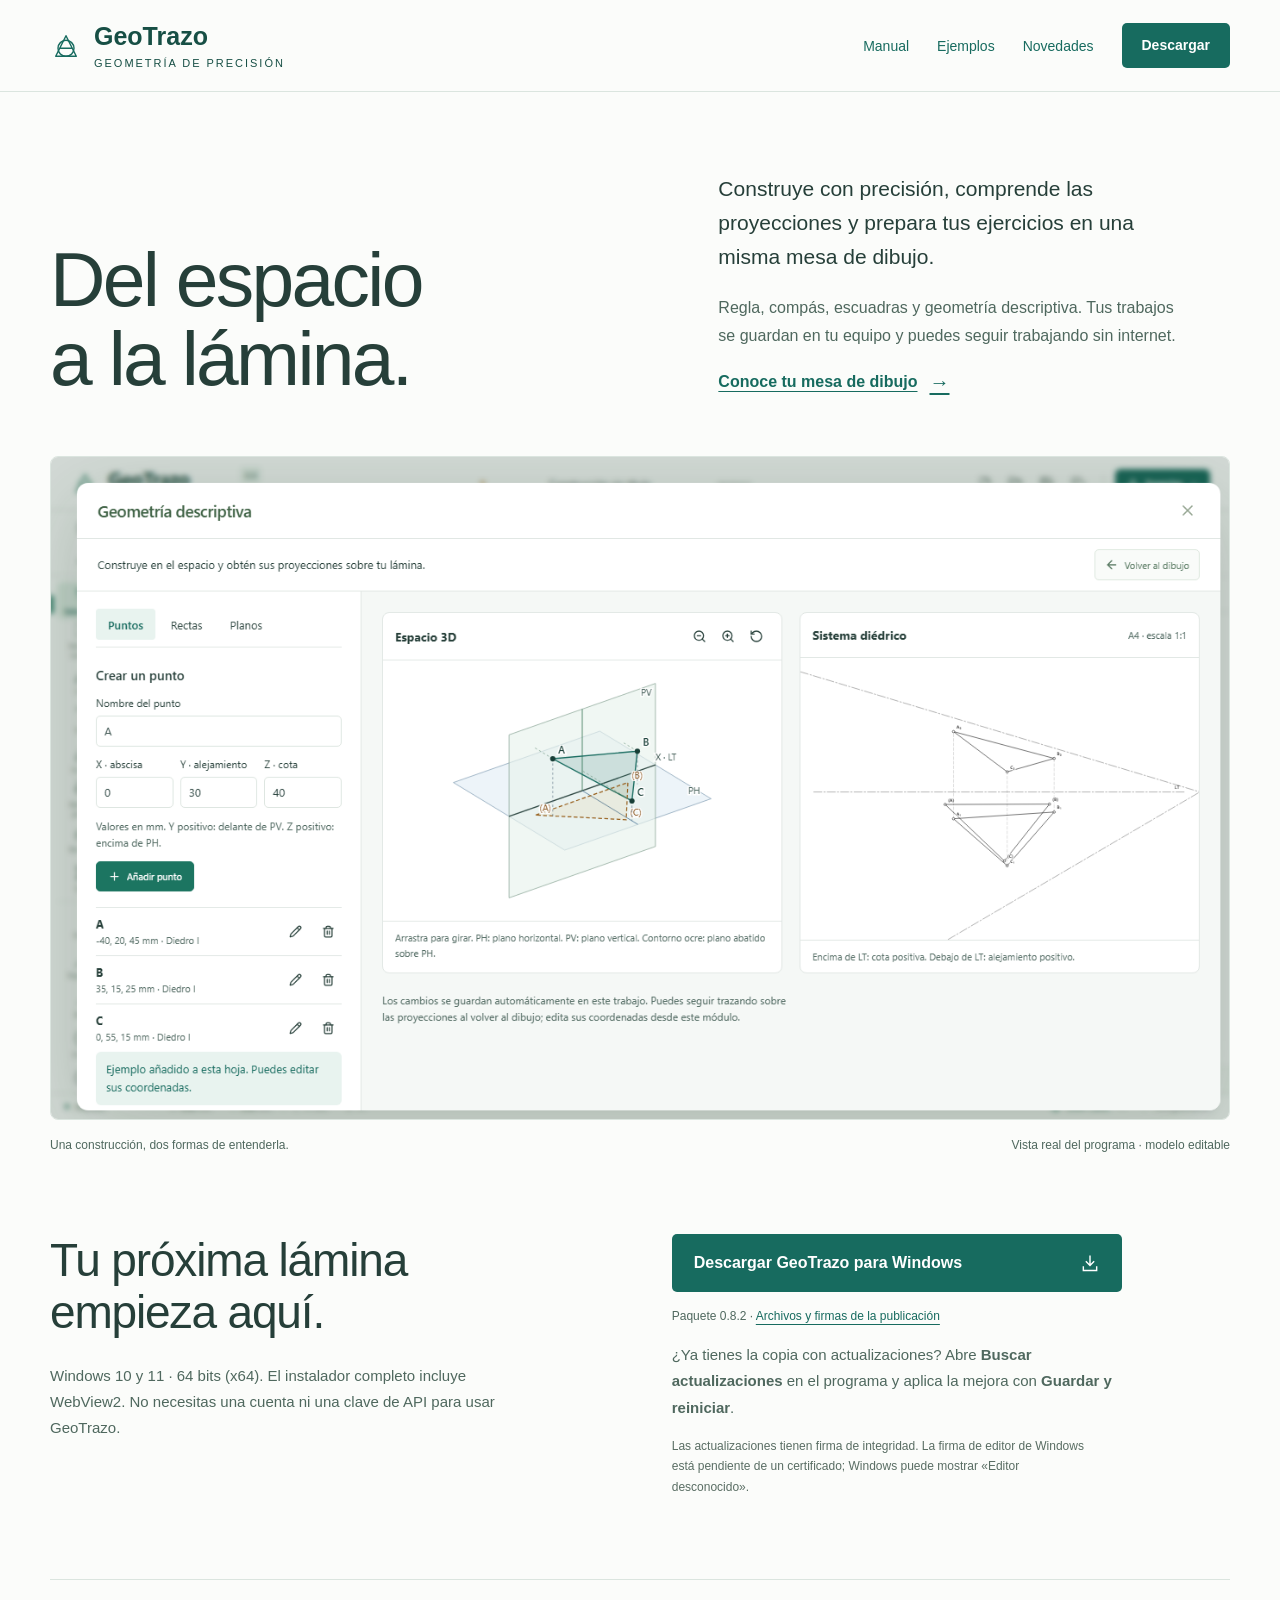
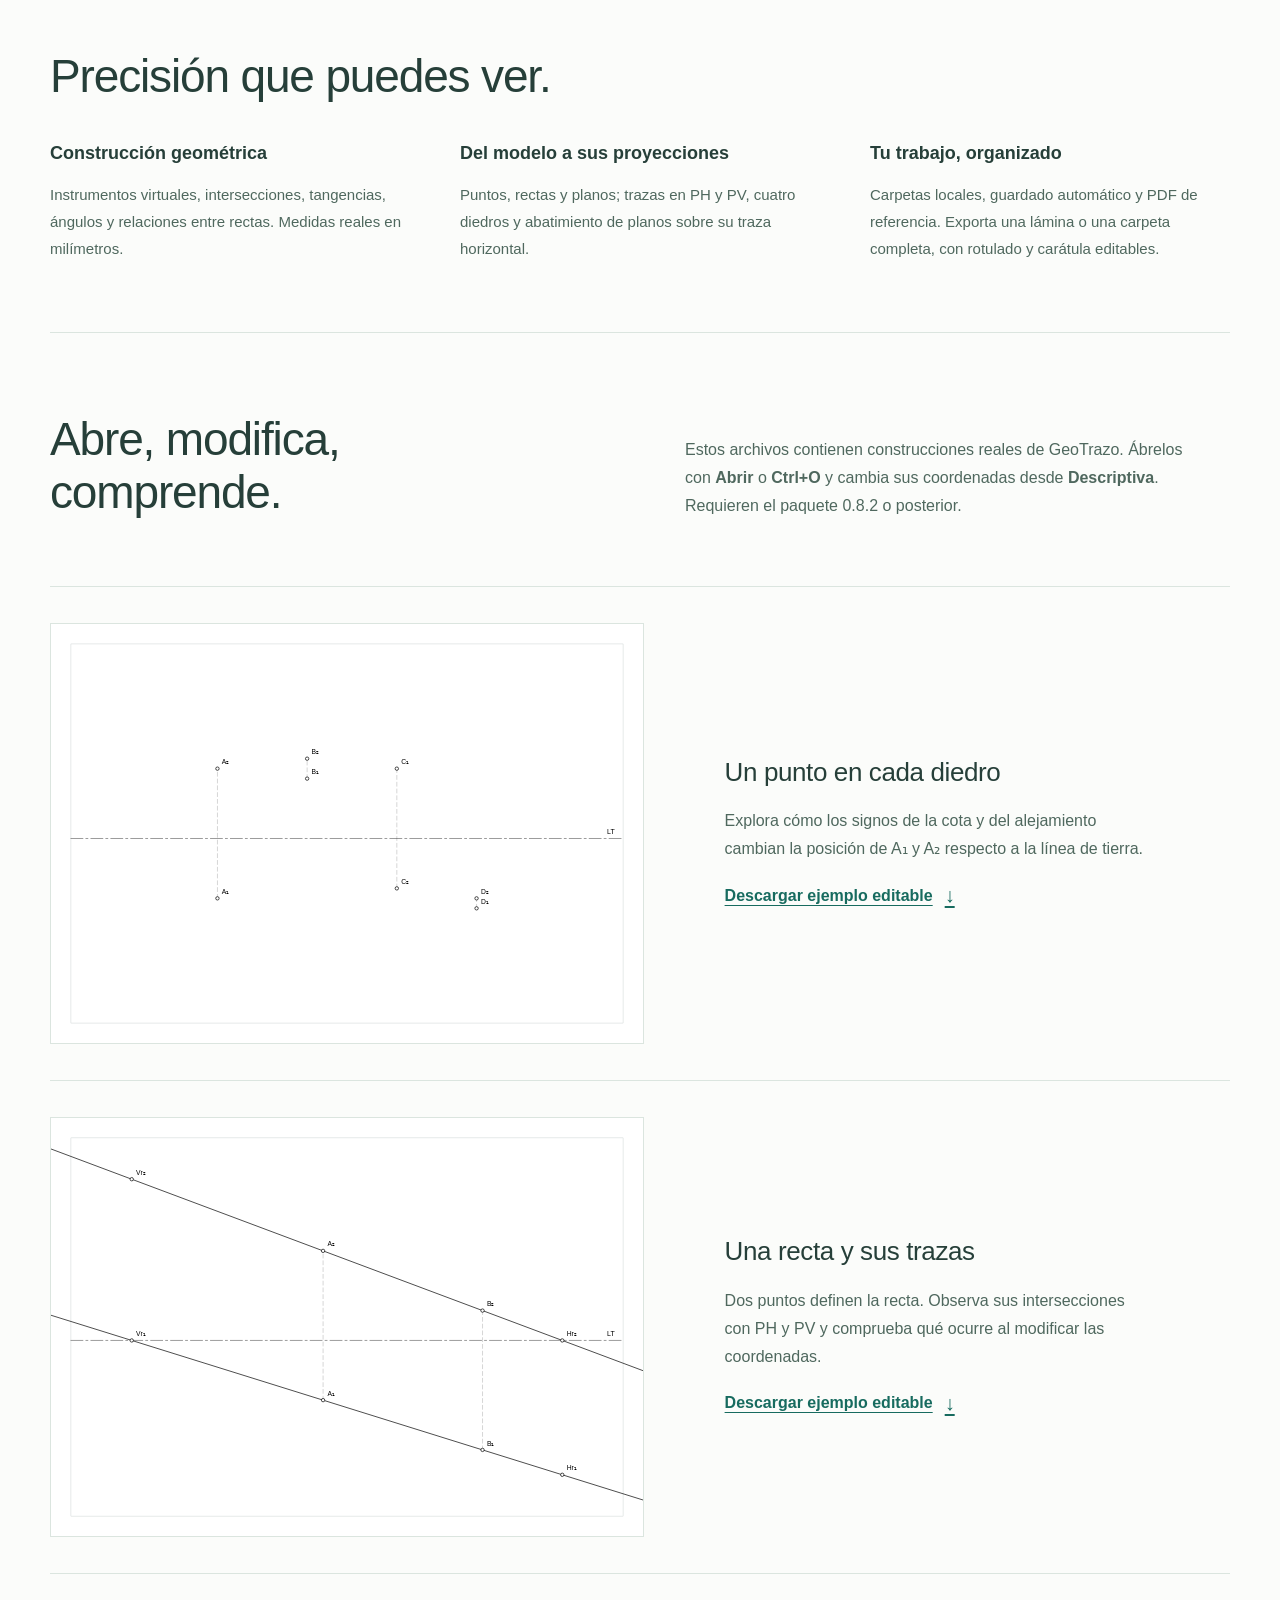
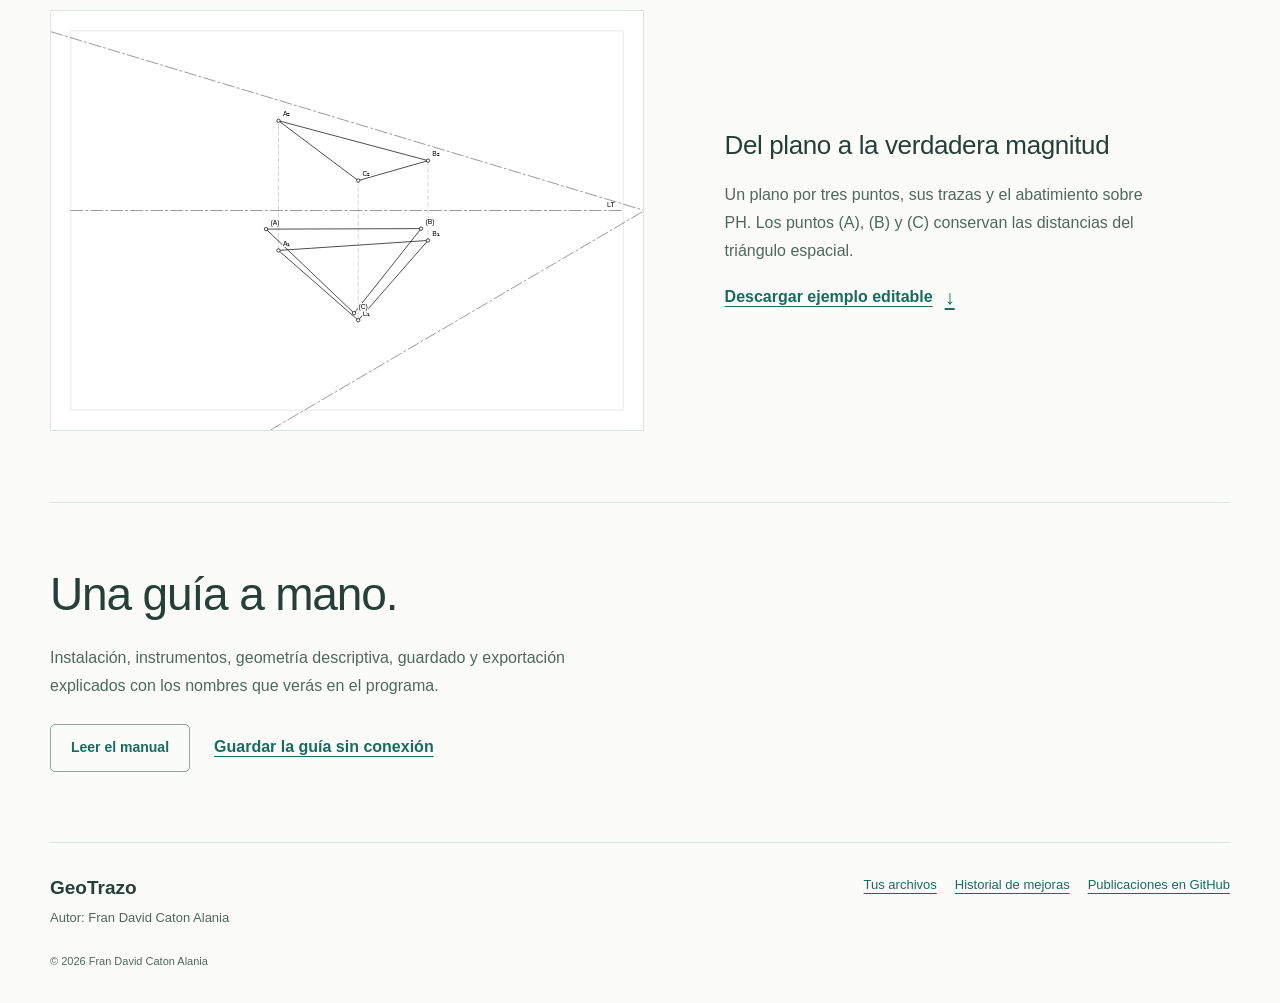
==== docs/index.html @ fc773291 "Agregar pagina oficial, manual y ejemplos de geometria descriptiva" ====
<!doctype html>
<html lang="es">
  <head>
    <meta charset="utf-8" />
    <meta name="viewport" content="width=device-width,initial-scale=1" />
    <meta
      name="description"
      content="GeoTrazo: construcciones geométricas de precisión y geometría descriptiva para Windows. Descarga, manual y ejemplos editables."
    />
    <meta name="theme-color" content="#176b5f" />
    <title>GeoTrazo · Del espacio a la lámina</title>
    <link rel="icon" href="assets/marca.svg" type="image/svg+xml" />
    <link rel="stylesheet" href="assets/site.css" />
    <script src="assets/site.js" defer></script>
  </head>
  <body>
    <a class="skip" href="#contenido">Ir al contenido</a>
    <header class="site-header">
      <a class="brand" href="./" aria-label="GeoTrazo, inicio"
        ><img src="assets/marca.svg" alt="" width="32" height="32" /><span
          >GeoTrazo<small>GEOMETRÍA DE PRECISIÓN</small></span
        ></a
      >
      <nav aria-label="Principal">
        <a href="manual.html">Manual</a><a href="#ejemplos">Ejemplos</a
        ><a href="novedades.html">Novedades</a
        ><a class="button primary" href="#descargar">Descargar</a>
      </nav>
    </header>
    <main id="contenido">
      <section class="intro wrap">
        <h1>Del espacio<br />a la lámina.</h1>
        <div class="intro-copy">
          <p>
            Construye con precisión, comprende las proyecciones y prepara tus
            ejercicios en una misma mesa de dibujo.
          </p>
          <p>
            Regla, compás, escuadras y geometría descriptiva. Tus trabajos se
            guardan en tu equipo y puedes seguir trabajando sin internet.
          </p>
          <a class="text-link" href="manual.html#primeros-pasos"
            >Conoce tu mesa de dibujo <span aria-hidden="true">→</span></a
          >
        </div>
      </section>
      <figure class="product-figure wrap">
        <img
          src="assets/geometria-descriptiva.png"
          alt="GeoTrazo mostrando un plano en el espacio 3D junto a sus proyecciones diédricas y su abatimiento sobre el plano horizontal."
          width="1366"
          height="768"
          fetchpriority="high"
        />
        <figcaption>
          <span>Una construcción, dos formas de entenderla.</span
          ><span>Vista real del programa · modelo editable</span>
        </figcaption>
      </figure>
      <section class="download-section wrap" id="descargar">
        <div>
          <h2>Tu próxima lámina<br />empieza aquí.</h2>
          <p>
            Windows 10 y 11 · 64 bits (x64). El instalador completo incluye
            WebView2. No necesitas una cuenta ni una clave de API para usar
            GeoTrazo.
          </p>
        </div>
        <div class="download-action">
          <a
            class="button primary download-button"
            data-download
            href="https://github.com/fran56caton/geotrazo-actualizaciones/releases/download/v0.8.2/GeoTrazo-Instalar-0.8.2-Windows-x64.exe"
            >Descargar GeoTrazo para Windows
            <svg
              viewBox="0 0 24 24"
              fill="none"
              stroke="currentColor"
              stroke-width="1.7"
              aria-hidden="true"
            >
              <path d="M12 3v12m-5-5 5 5 5-5M4 16v5h16v-5" /></svg
          ></a>
          <p class="download-meta">
            Paquete <span data-version>0.8.2</span> ·
            <a
              href="https://github.com/fran56caton/geotrazo-actualizaciones/releases/latest"
              >Archivos y firmas de la publicación</a
            >
          </p>
          <p>
            ¿Ya tienes la copia con actualizaciones? Abre
            <strong>Buscar actualizaciones</strong> en el programa y aplica la
            mejora con <strong>Guardar y reiniciar</strong>.
          </p>
          <p class="fine">
            Las actualizaciones tienen firma de integridad. La firma de editor
            de Windows está pendiente de un certificado; Windows puede mostrar
            «Editor desconocido».
          </p>
        </div>
      </section>
      <section class="capabilities wrap">
        <h2>Precisión que puedes ver.</h2>
        <dl>
          <div>
            <dt>Construcción geométrica</dt>
            <dd>
              Instrumentos virtuales, intersecciones, tangencias, ángulos y
              relaciones entre rectas. Medidas reales en milímetros.
            </dd>
          </div>
          <div>
            <dt>Del modelo a sus proyecciones</dt>
            <dd>
              Puntos, rectas y planos; trazas en PH y PV, cuatro diedros y
              abatimiento de planos sobre su traza horizontal.
            </dd>
          </div>
          <div>
            <dt>Tu trabajo, organizado</dt>
            <dd>
              Carpetas locales, guardado automático y PDF de referencia. Exporta
              una lámina o una carpeta completa, con rotulado y carátula
              editables.
            </dd>
          </div>
        </dl>
      </section>
      <section class="examples wrap" id="ejemplos">
        <div class="section-heading">
          <h2>Abre, modifica,<br />comprende.</h2>
          <p>
            Estos archivos contienen construcciones reales de GeoTrazo. Ábrelos
            con <strong>Abrir</strong> o <strong>Ctrl+O</strong> y cambia sus
            coordenadas desde <strong>Descriptiva</strong>. Requieren el paquete
            0.8.2 o posterior.
          </p>
        </div>
        <article class="example-row">
          <img
            src="ejemplos/cuatro-diedros.svg"
            alt="Proyecciones de cuatro puntos situados en los cuatro diedros"
            width="594"
            height="420"
            loading="lazy"
          />
          <div>
            <h3>Un punto en cada diedro</h3>
            <p>
              Explora cómo los signos de la cota y del alejamiento cambian la
              posición de A₁ y A₂ respecto a la línea de tierra.
            </p>
            <a
              class="text-link"
              href="ejemplos/cuatro-diedros.geotrazo"
              download
              >Descargar ejemplo editable <span aria-hidden="true">↓</span></a
            >
          </div>
        </article>
        <article class="example-row">
          <img
            src="ejemplos/recta-y-trazas.svg"
            alt="Proyecciones y trazas horizontal y vertical de una recta"
            width="594"
            height="420"
            loading="lazy"
          />
          <div>
            <h3>Una recta y sus trazas</h3>
            <p>
              Dos puntos definen la recta. Observa sus intersecciones con PH y
              PV y comprueba qué ocurre al modificar las coordenadas.
            </p>
            <a
              class="text-link"
              href="ejemplos/recta-y-trazas.geotrazo"
              download
              >Descargar ejemplo editable <span aria-hidden="true">↓</span></a
            >
          </div>
        </article>
        <article class="example-row">
          <img
            src="ejemplos/plano-y-abatimiento.svg"
            alt="Trazas de un plano y triángulo abatido en verdadera magnitud"
            width="594"
            height="420"
            loading="lazy"
          />
          <div>
            <h3>Del plano a la verdadera magnitud</h3>
            <p>
              Un plano por tres puntos, sus trazas y el abatimiento sobre PH.
              Los puntos (A), (B) y (C) conservan las distancias del triángulo
              espacial.
            </p>
            <a
              class="text-link"
              href="ejemplos/plano-y-abatimiento.geotrazo"
              download
              >Descargar ejemplo editable <span aria-hidden="true">↓</span></a
            >
          </div>
        </article>
      </section>
      <section class="start-reading wrap">
        <h2>Una guía a mano.</h2>
        <p>
          Instalación, instrumentos, geometría descriptiva, guardado y
          exportación explicados con los nombres que verás en el programa.
        </p>
        <a class="button secondary" href="manual.html">Leer el manual</a
        ><a class="text-link" href="assets/GUIA.txt" download
          >Guardar la guía sin conexión</a
        >
      </section>
    </main>
    <footer class="site-footer wrap">
      <div>
        <strong>GeoTrazo</strong>
        <p>Autor: Fran David Caton Alania</p>
      </div>
      <nav aria-label="Enlaces del pie">
        <a href="manual.html#tus-archivos">Tus archivos</a
        ><a href="novedades.html">Historial de mejoras</a
        ><a
          href="https://github.com/fran56caton/geotrazo-actualizaciones/releases"
          >Publicaciones en GitHub</a
        >
      </nav>
      <small>© 2026 Fran David Caton Alania</small>
    </footer>
  </body>
</html>
---- docs/assets/site.css ----
:root {
  font-family: "Segoe UI", Arial, sans-serif;
  color: #263f39;
  background: #fbfcfa;
  font-synthesis: none;
  --green: #176b5f;
  --pale: #e8f3ef;
  --line: #dbe5df;
  --muted: #4f685e;
  --paper: #fff;
}
* {
  box-sizing: border-box;
}
html {
  scroll-behavior: smooth;
  scroll-padding-top: 90px;
}
body {
  margin: 0;
}
a {
  color: var(--green);
  text-underline-offset: 4px;
}
a:hover {
  color: #103e36;
}
a:focus-visible,
button:focus-visible,
summary:focus-visible {
  outline: 3px solid #297866;
  outline-offset: 5px;
}
::selection {
  background: #bedfd1;
  color: #123b30;
}
button {
  font: inherit;
  cursor: pointer;
}
img {
  max-width: 100%;
  height: auto;
}
p {
  line-height: 1.75;
}
h1,
h2,
h3 {
  font-weight: 500;
  text-wrap: balance;
}
h1 {
  font-size: clamp(44px, 6vw, 80px);
  line-height: 1.03;
  letter-spacing: -0.035em;
  margin: 0;
}
h2 {
  font-size: clamp(30px, 3.6vw, 46px);
  line-height: 1.14;
  letter-spacing: -0.025em;
  margin: 0 0 24px;
}
h3 {
  font-size: 26px;
  line-height: 1.3;
  letter-spacing: -0.015em;
  margin: 0 0 18px;
}
.wrap {
  width: min(1180px, calc(100% - 72px));
  margin-left: auto;
  margin-right: auto;
}
.skip {
  position: fixed;
  left: 20px;
  top: -80px;
  padding: 12px 18px;
  background: white;
  z-index: 20;
}
.skip:focus {
  top: 10px;
}
.site-header {
  display: flex;
  align-items: center;
  justify-content: space-between;
  gap: 24px;
  padding: 22px max(36px, calc((100vw - 1180px) / 2));
  border-bottom: 1px solid var(--line);
  background: #fbfcfa;
}
.brand {
  display: flex;
  gap: 12px;
  align-items: center;
  text-decoration: none;
  color: #174f45;
  font-weight: 700;
  font-size: 25px;
  line-height: 1.15;
}
.brand small {
  display: block;
  font-size: 11px;
  font-weight: 500;
  letter-spacing: 0.18em;
  margin-top: 6px;
}
.site-header nav {
  display: flex;
  align-items: center;
  gap: 28px;
  font-size: 14px;
}
.site-header nav > a:not(.button) {
  text-decoration: none;
}
.button {
  display: inline-flex;
  align-items: center;
  justify-content: center;
  gap: 15px;
  padding: 13px 20px;
  border-radius: 5px;
  font-weight: 600;
  font-size: 14px;
  line-height: 1.4;
  text-decoration: none;
  min-height: 44px;
  transition:
    background 0.16s,
    color 0.16s;
}
.button.primary {
  background: var(--green);
  color: white;
}
.button.primary:hover {
  background: #104e44;
}
.button.secondary {
  border: 1px solid #8fab9d;
  color: var(--green);
  background: transparent;
}
.button.secondary:hover {
  background: var(--pale);
}
.button svg {
  width: 20px;
  height: 20px;
  flex-shrink: 0;
}
.intro {
  display: grid;
  grid-template-columns: 1.15fr 1fr;
  gap: 80px;
  padding-top: 80px;
  padding-bottom: 58px;
  align-items: end;
}
.intro-copy {
  font-size: 16px;
  max-width: 52ch;
}
.intro-copy p:first-child {
  font-size: 21px;
  line-height: 1.6;
  margin-top: 0;
}
.intro-copy p + p {
  color: var(--muted);
}
.text-link {
  display: inline-flex;
  align-items: center;
  gap: 12px;
  font-weight: 600;
  line-height: 1.6;
}
.text-link span {
  font-size: 20px;
}
.product-figure {
  margin-top: 0;
  margin-bottom: 0;
}
.product-figure > img {
  display: block;
  width: 100%;
  border: 1px solid var(--line);
  border-radius: 8px;
}
.product-figure figcaption {
  display: flex;
  justify-content: space-between;
  gap: 20px;
  font-size: 12px;
  color: var(--muted);
  padding-top: 16px;
  line-height: 1.6;
}
.download-section {
  display: grid;
  grid-template-columns: 1fr 1.05fr;
  gap: 90px;
  border-bottom: 1px solid var(--line);
  padding-top: 78px;
  padding-bottom: 70px;
}
.download-section p {
  max-width: 55ch;
  color: var(--muted);
  font-size: 15px;
}
.download-button {
  width: 100%;
  max-width: 450px;
  justify-content: space-between;
  padding: 18px 22px;
  font-size: 16px;
}
.download-action .download-meta {
  font-size: 12px;
  margin-top: 14px;
}
.download-action .fine {
  font-size: 12px;
  color: #596d63;
  line-height: 1.7;
  max-width: 62ch;
}
.capabilities {
  padding-top: 70px;
  padding-bottom: 70px;
  border-bottom: 1px solid var(--line);
}
.capabilities dl {
  display: grid;
  grid-template-columns: repeat(3, minmax(0, 1fr));
  gap: 50px;
  margin: 38px 0 0;
}
.capabilities dt {
  font-size: 18px;
  font-weight: 600;
  line-height: 1.5;
  margin-bottom: 14px;
}
.capabilities dd {
  margin: 0;
  line-height: 1.8;
  color: var(--muted);
  font-size: 15px;
}
.examples {
  padding-top: 80px;
}
.section-heading {
  display: grid;
  grid-template-columns: 1fr 1fr;
  gap: 90px;
  margin-bottom: 44px;
}
.section-heading p {
  max-width: 57ch;
  margin: 0;
  align-self: center;
  color: var(--muted);
  font-size: 16px;
}
.example-row {
  display: grid;
  grid-template-columns: 1fr 0.85fr;
  gap: 80px;
  align-items: center;
  padding: 36px 0;
  border-top: 1px solid var(--line);
}
.example-row > img {
  display: block;
  background: #fff;
  border: 1px solid var(--line);
}
.example-row p {
  color: var(--muted);
  max-width: 48ch;
  font-size: 16px;
}
.start-reading {
  padding-top: 65px;
  padding-bottom: 70px;
  border-top: 1px solid var(--line);
  margin-top: 35px;
}
.start-reading p {
  max-width: 65ch;
  color: var(--muted);
  margin-bottom: 24px;
}
.start-reading .text-link {
  margin-left: 24px;
}
.site-footer {
  border-top: 1px solid var(--line);
  padding-top: 34px;
  padding-bottom: 36px;
  display: grid;
  grid-template-columns: 1fr 1fr;
  gap: 25px;
  font-size: 13px;
}
.site-footer strong {
  font-size: 19px;
}
.site-footer p {
  color: var(--muted);
  margin: 8px 0 0;
}
.site-footer nav {
  display: flex;
  gap: 18px;
  flex-wrap: wrap;
  justify-content: flex-end;
  align-content: start;
}
.site-footer small {
  grid-column: 1/-1;
  color: var(--muted);
  font-size: 11px;
}
.document-layout {
  display: grid;
  grid-template-columns: 220px minmax(0, 1fr);
  gap: 64px;
  padding-top: 55px;
  padding-bottom: 70px;
}
.document-nav {
  position: sticky;
  top: 28px;
  align-self: start;
  display: flex;
  flex-direction: column;
  gap: 6px;
  font-size: 14px;
}
.document-nav a {
  padding: 8px 0;
  text-decoration: none;
  line-height: 1.5;
}
.document-nav strong {
  font-size: 16px;
  margin-bottom: 12px;
}
.document-content {
  max-width: 78ch;
}
.document-content h1 {
  font-size: 48px;
  margin: 0 0 28px;
}
.document-content h2 {
  font-size: 29px;
  margin-top: 52px;
  margin-bottom: 18px;
  scroll-margin-top: 35px;
}
.document-content h3 {
  font-size: 20px;
  margin-top: 26px;
  margin-bottom: 12px;
}
.document-content p,
.document-content li {
  font-size: 16px;
  line-height: 1.85;
  color: #3d574c;
}
.document-content li {
  padding-left: 5px;
  margin-bottom: 10px;
}
.document-content ol,
.document-content ul {
  padding-left: 23px;
}
.document-content code {
  background: #eaf0eb;
  padding: 3px 6px;
  border-radius: 3px;
  font-size: 14px;
  font-variant-numeric: tabular-nums;
  overflow-wrap: anywhere;
}
.document-content table {
  border-collapse: collapse;
  width: 100%;
  margin: 20px 0;
  font-size: 14px;
}
.document-content th,
.document-content td {
  text-align: left;
  padding: 12px 10px;
  border-bottom: 1px solid var(--line);
  line-height: 1.6;
}
.document-content th {
  font-weight: 600;
}
.document-note {
  padding: 18px 22px;
  background: var(--pale);
  border-radius: 5px;
}
.document-note p {
  margin: 0;
}
.release-entry {
  padding: 25px 0 35px;
  border-bottom: 1px solid var(--line);
}
.release-entry h2 {
  margin-top: 12px;
}
.release-entry time {
  font-size: 13px;
  color: var(--muted);
}
.release-entry li {
  margin-bottom: 7px;
}
@media (max-width: 800px) {
  .wrap {
    width: calc(100% - 40px);
  }
  .site-header {
    padding: 18px 20px;
    gap: 18px;
    flex-wrap: wrap;
  }
  .site-header nav {
    gap: 18px;
    flex-wrap: wrap;
    font-size: 13px;
  }
  .intro {
    grid-template-columns: 1fr;
    gap: 28px;
    padding-top: 48px;
    padding-bottom: 35px;
  }
  .intro-copy p:first-child {
    font-size: 19px;
  }
  .intro-copy {
    max-width: 65ch;
  }
  .download-section,
  .section-heading {
    grid-template-columns: 1fr;
    gap: 26px;
  }
  .download-section {
    padding-top: 48px;
    padding-bottom: 45px;
  }
  .capabilities {
    padding-top: 45px;
    padding-bottom: 45px;
  }
  .capabilities dl {
    grid-template-columns: 1fr;
    gap: 26px;
    margin-top: 25px;
  }
  .capabilities dt {
    margin-bottom: 8px;
  }
  .examples {
    padding-top: 45px;
  }
  .example-row {
    grid-template-columns: 1fr;
    gap: 25px;
    padding: 30px 0;
  }
  .example-row > div {
    padding-bottom: 8px;
  }
  .site-footer {
    grid-template-columns: 1fr;
  }
  .site-footer nav {
    justify-content: flex-start;
  }
  .product-figure figcaption {
    flex-direction: column;
    gap: 4px;
  }
  .start-reading .text-link {
    margin-left: 0;
    margin-top: 20px;
    display: flex;
    width: max-content;
  }
  .document-layout {
    grid-template-columns: 1fr;
    gap: 30px;
    padding-top: 34px;
  }
  .document-nav {
    position: static;
    display: grid;
    grid-template-columns: repeat(2, minmax(0, 1fr));
    border-bottom: 1px solid var(--line);
    padding-bottom: 20px;
    gap: 4px 18px;
  }
  .document-nav strong {
    grid-column: 1/-1;
    margin: 0;
  }
  .document-content h1 {
    font-size: 40px;
  }
  .document-content th,
  .document-content td {
    padding: 10px 7px;
  }
}
@media (prefers-reduced-motion: reduce) {
  html {
    scroll-behavior: auto;
  }
  * {
    transition: none !important;
  }
}
@media print {
  .site-header,
  .document-nav,
  .site-footer,
  .skip {
    display: none;
  }
  .document-layout {
    display: block;
    width: 100%;
    padding: 0;
  }
  .document-content {
    max-width: none;
  }
  .document-content h2 {
    break-after: avoid;
  }
  body {
    background: white;
    color: black;
  }
  a {
    color: inherit;
  }
  .wrap {
    width: 100%;
  }
  .document-content p,
  .document-content li {
    font-size: 11pt;
  }
  .document-content h1 {
    font-size: 26pt;
  }
}
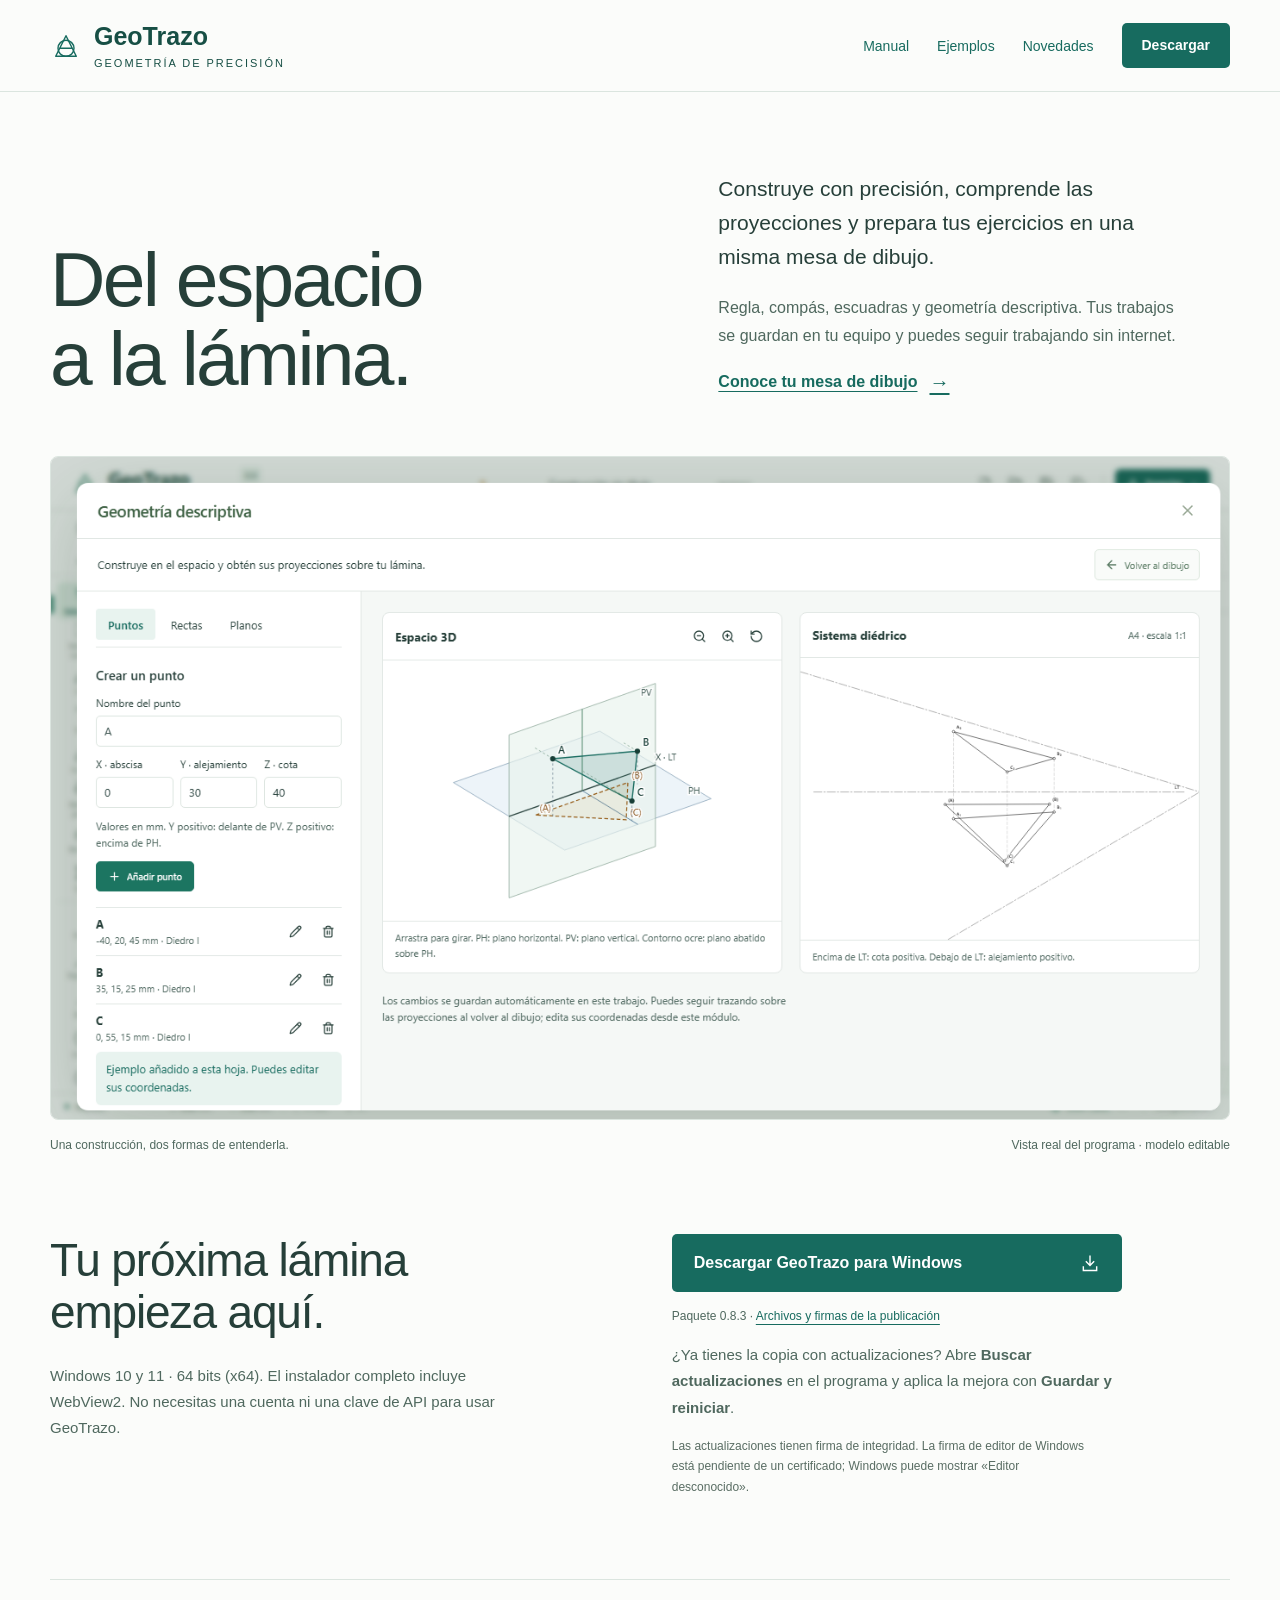
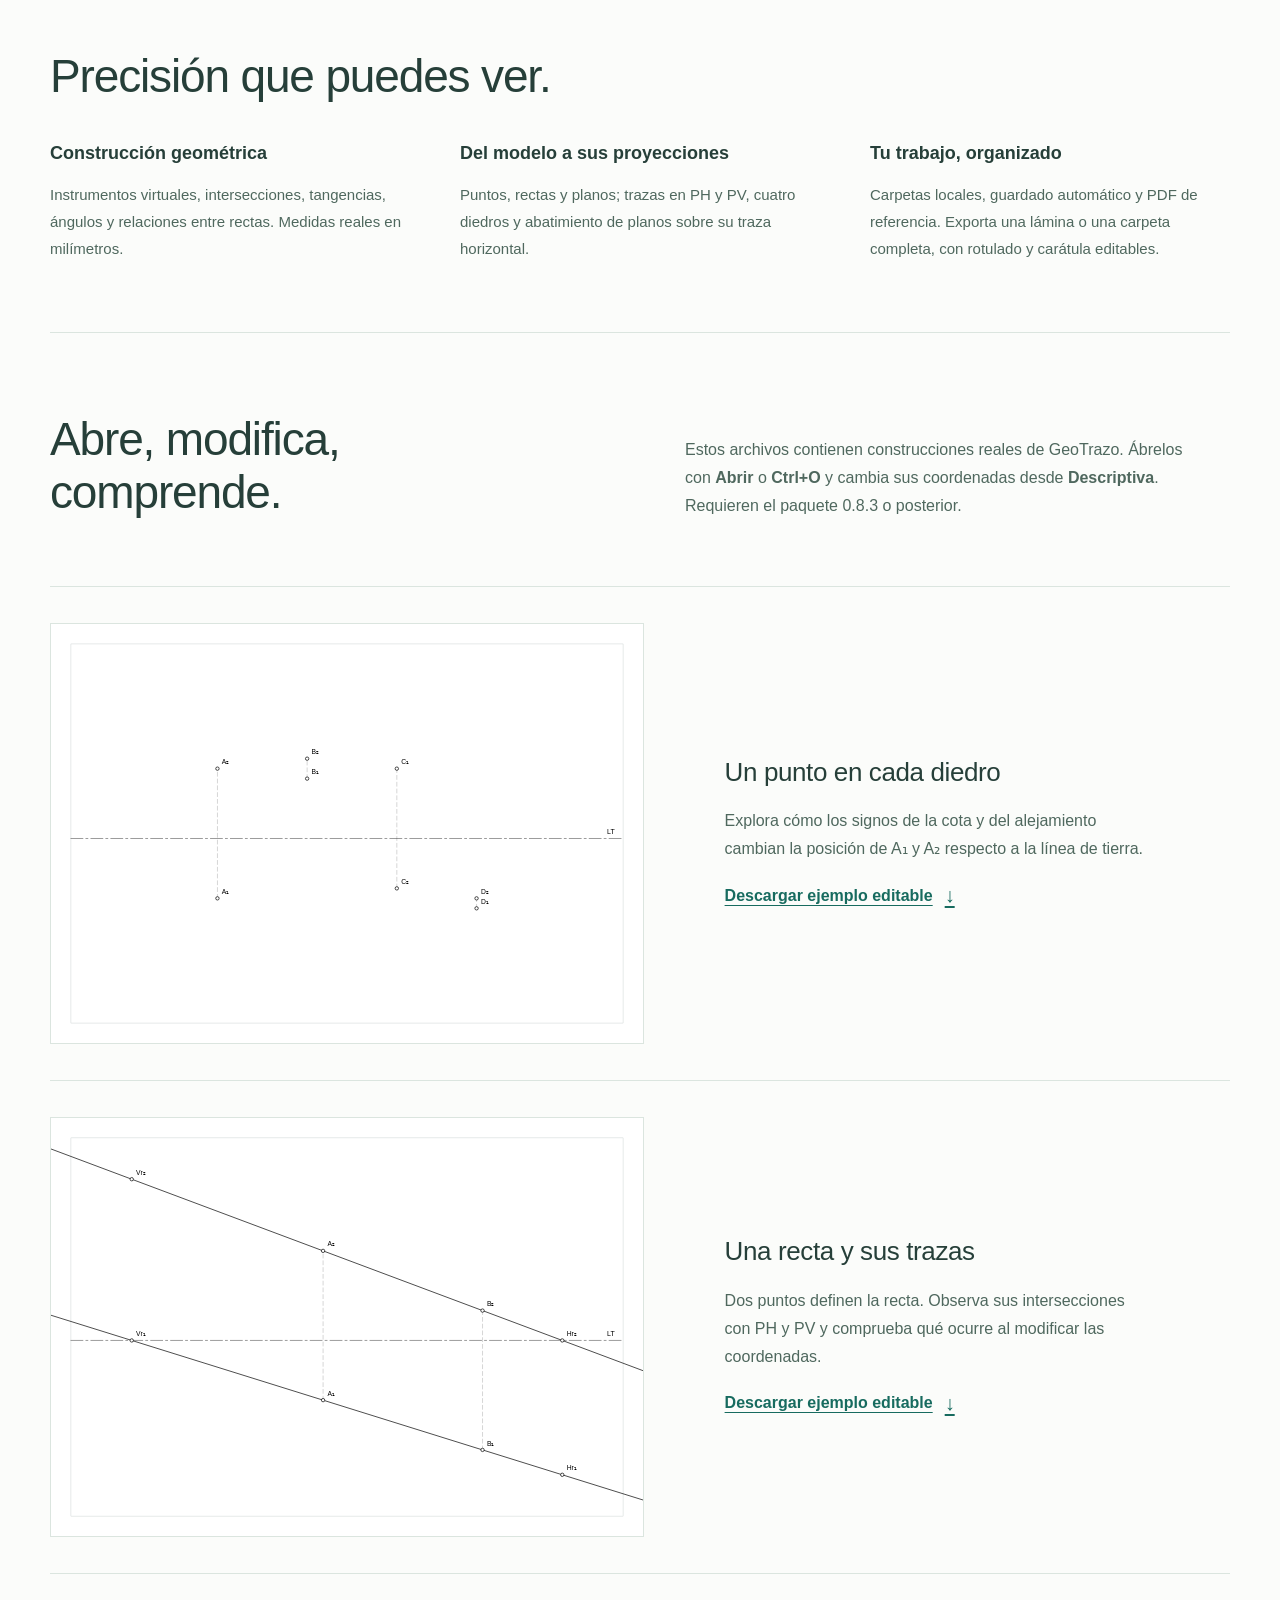
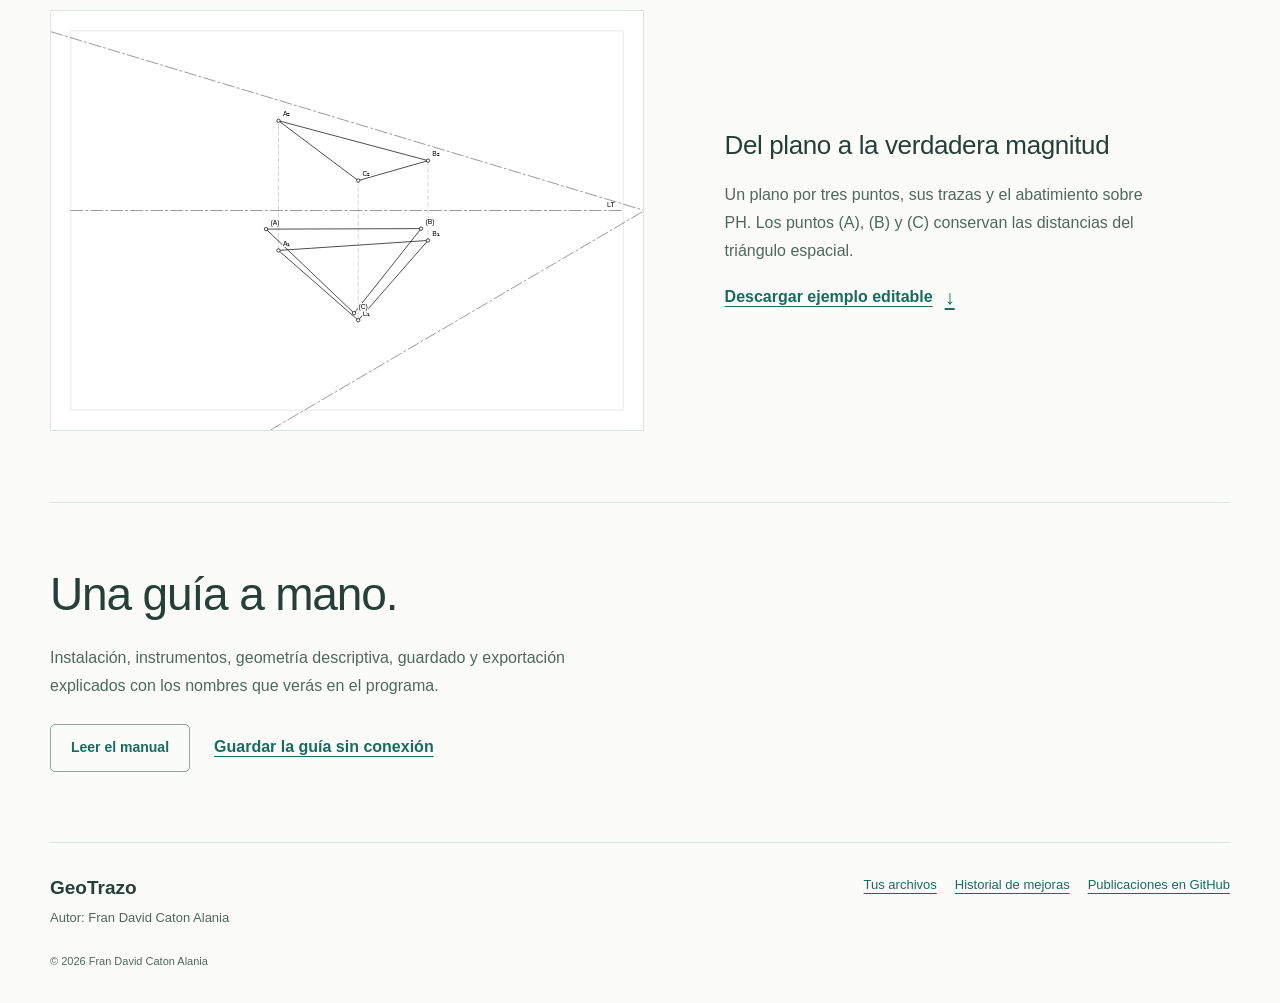
==== commit 1b329770: "Documentar polígonos y plantilla institucional de GeoTrazo 0.8.3" ====
--- a/docs/index.html
+++ b/docs/index.html
@@ -70,7 +70,7 @@
           <a
             class="button primary download-button"
             data-download
-            href="https://github.com/fran56caton/geotrazo-actualizaciones/releases/download/v0.8.2/GeoTrazo-Instalar-0.8.2-Windows-x64.exe"
+            href="https://github.com/fran56caton/geotrazo-actualizaciones/releases/download/v0.8.3/GeoTrazo-Instalar-0.8.3-Windows-x64.exe"
             >Descargar GeoTrazo para Windows
             <svg
               viewBox="0 0 24 24"
@@ -82,7 +82,7 @@
               <path d="M12 3v12m-5-5 5 5 5-5M4 16v5h16v-5" /></svg
           ></a>
           <p class="download-meta">
-            Paquete <span data-version>0.8.2</span> ·
+            Paquete <span data-version>0.8.3</span> ·
             <a
               href="https://github.com/fran56caton/geotrazo-actualizaciones/releases/latest"
               >Archivos y firmas de la publicación</a
@@ -134,7 +134,7 @@
             Estos archivos contienen construcciones reales de GeoTrazo. Ábrelos
             con <strong>Abrir</strong> o <strong>Ctrl+O</strong> y cambia sus
             coordenadas desde <strong>Descriptiva</strong>. Requieren el paquete
-            0.8.2 o posterior.
+            0.8.3 o posterior.
           </p>
         </div>
         <article class="example-row">
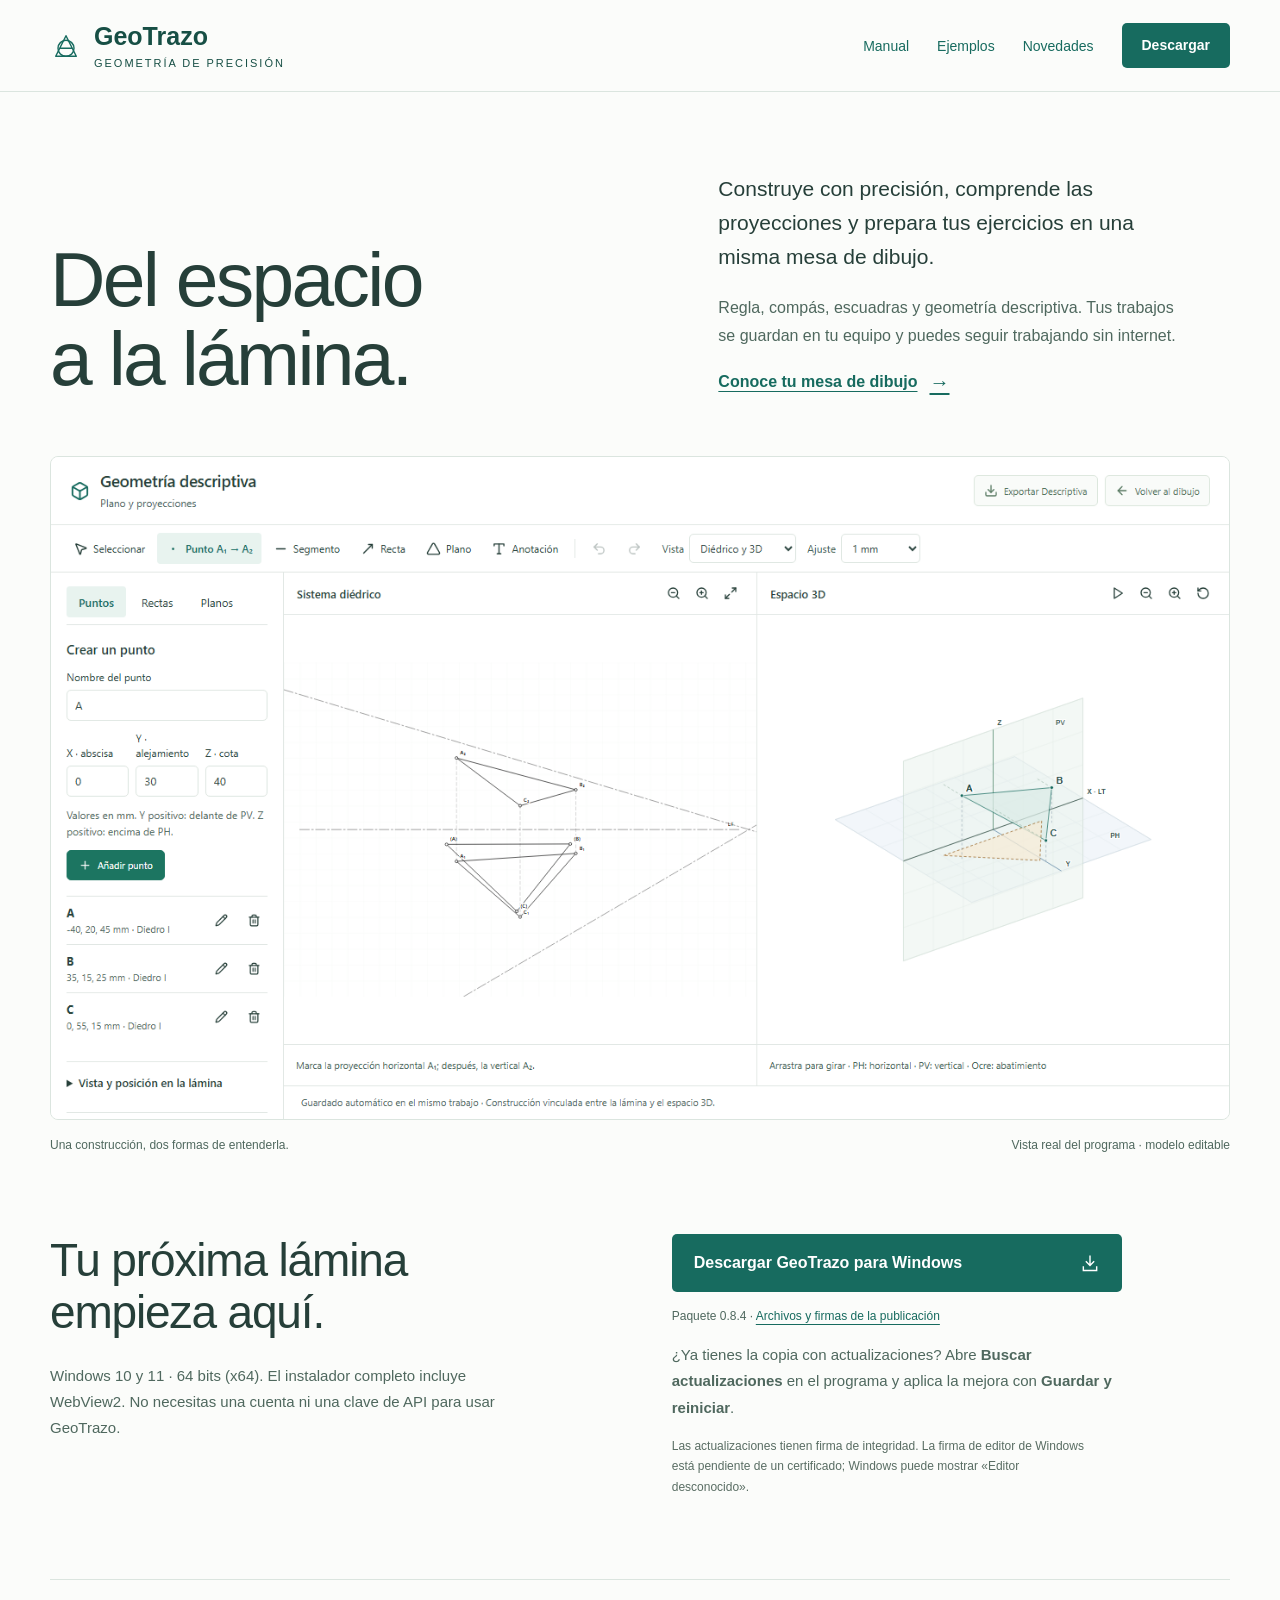
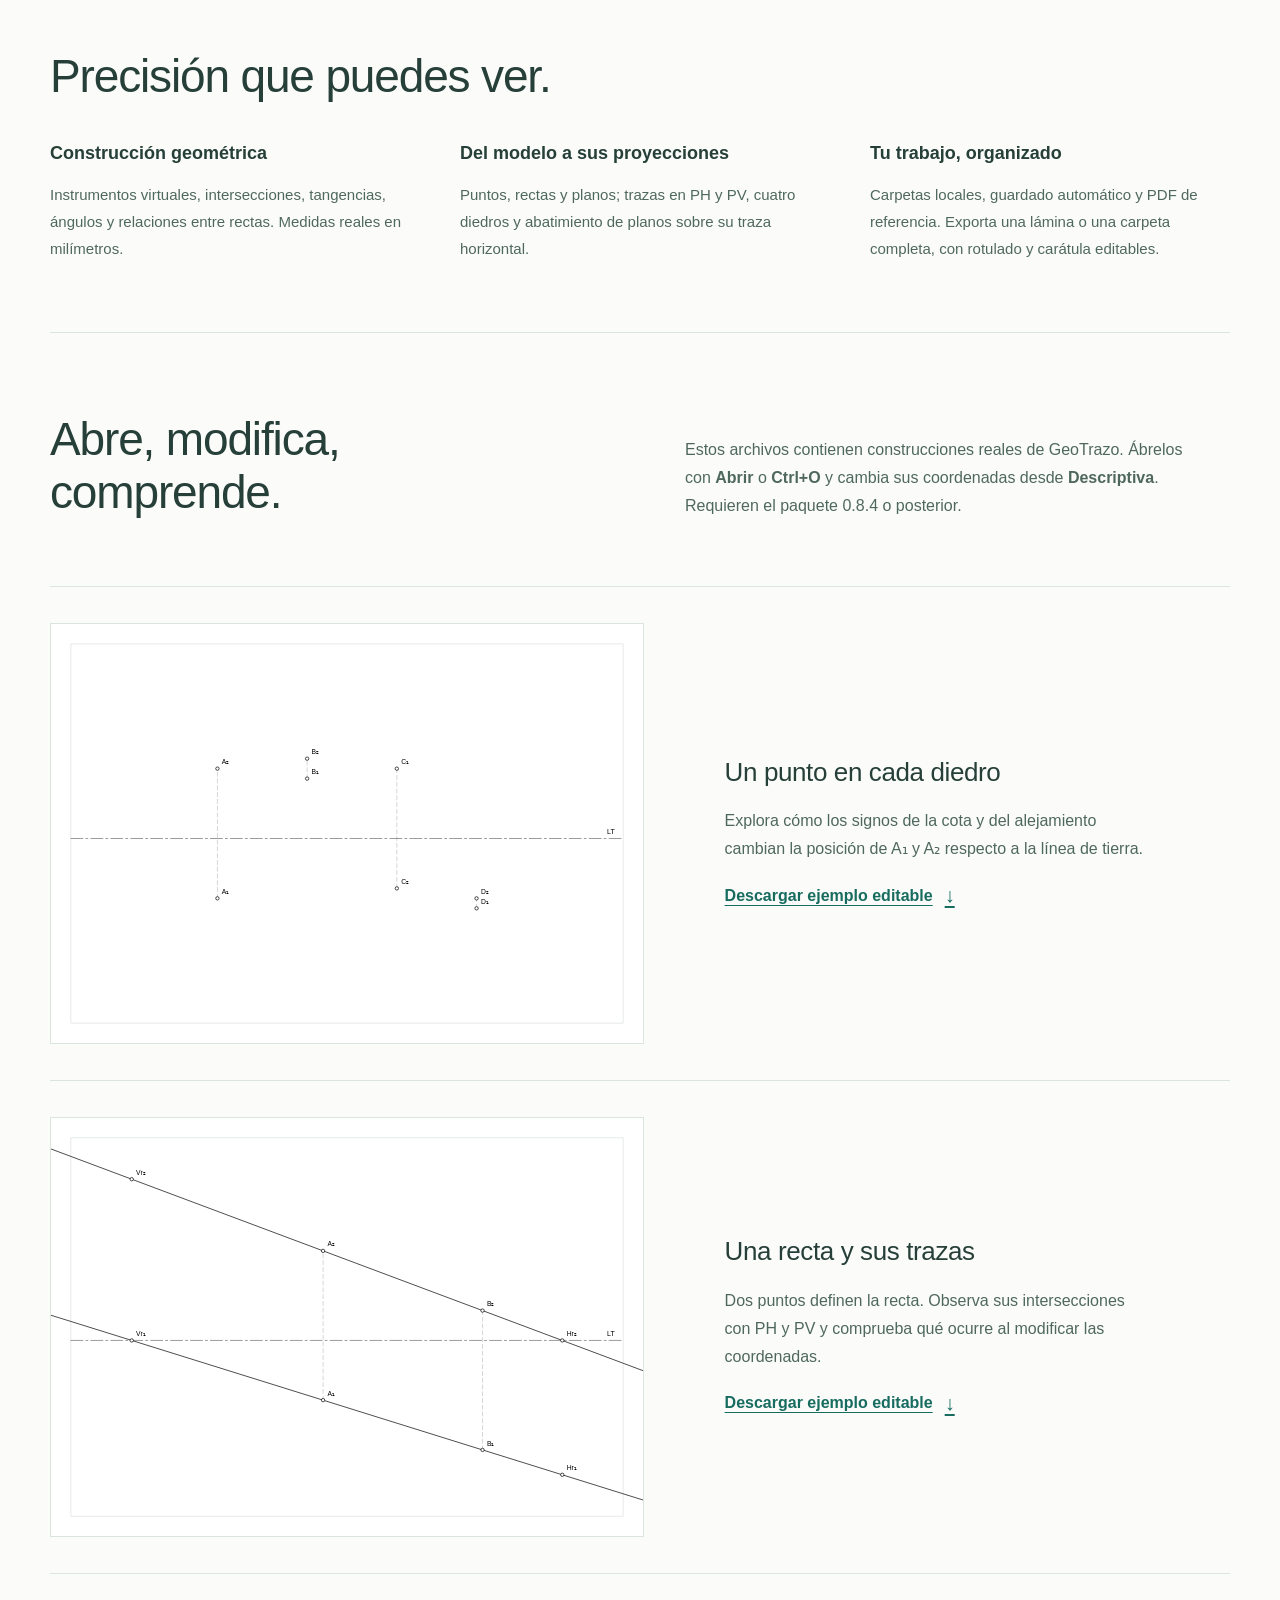
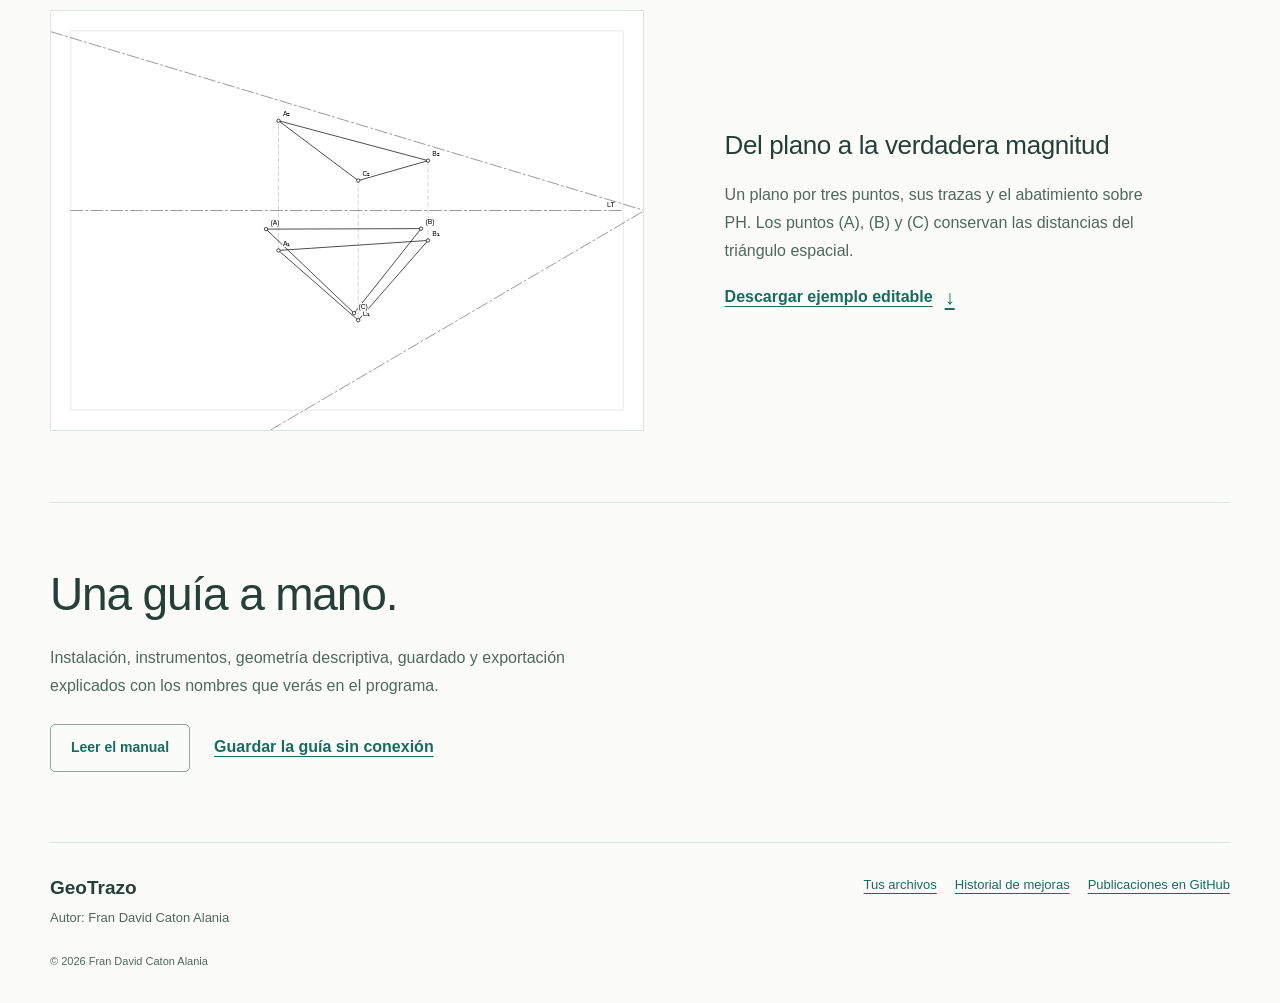
==== commit ac086b8a: "Publicar manual de la mesa Descriptiva y exportaciones 0.8.4" ====
--- a/docs/index.html
+++ b/docs/index.html
@@ -70,7 +70,7 @@
           <a
             class="button primary download-button"
             data-download
-            href="https://github.com/fran56caton/geotrazo-actualizaciones/releases/download/v0.8.3/GeoTrazo-Instalar-0.8.3-Windows-x64.exe"
+            href="https://github.com/fran56caton/geotrazo-actualizaciones/releases/download/v0.8.4/GeoTrazo-Instalar-0.8.4-Windows-x64.exe"
             >Descargar GeoTrazo para Windows
             <svg
               viewBox="0 0 24 24"
@@ -82,7 +82,7 @@
               <path d="M12 3v12m-5-5 5 5 5-5M4 16v5h16v-5" /></svg
           ></a>
           <p class="download-meta">
-            Paquete <span data-version>0.8.3</span> ·
+            Paquete <span data-version>0.8.4</span> ·
             <a
               href="https://github.com/fran56caton/geotrazo-actualizaciones/releases/latest"
               >Archivos y firmas de la publicación</a
@@ -134,7 +134,7 @@
             Estos archivos contienen construcciones reales de GeoTrazo. Ábrelos
             con <strong>Abrir</strong> o <strong>Ctrl+O</strong> y cambia sus
             coordenadas desde <strong>Descriptiva</strong>. Requieren el paquete
-            0.8.3 o posterior.
+            0.8.4 o posterior.
           </p>
         </div>
         <article class="example-row">
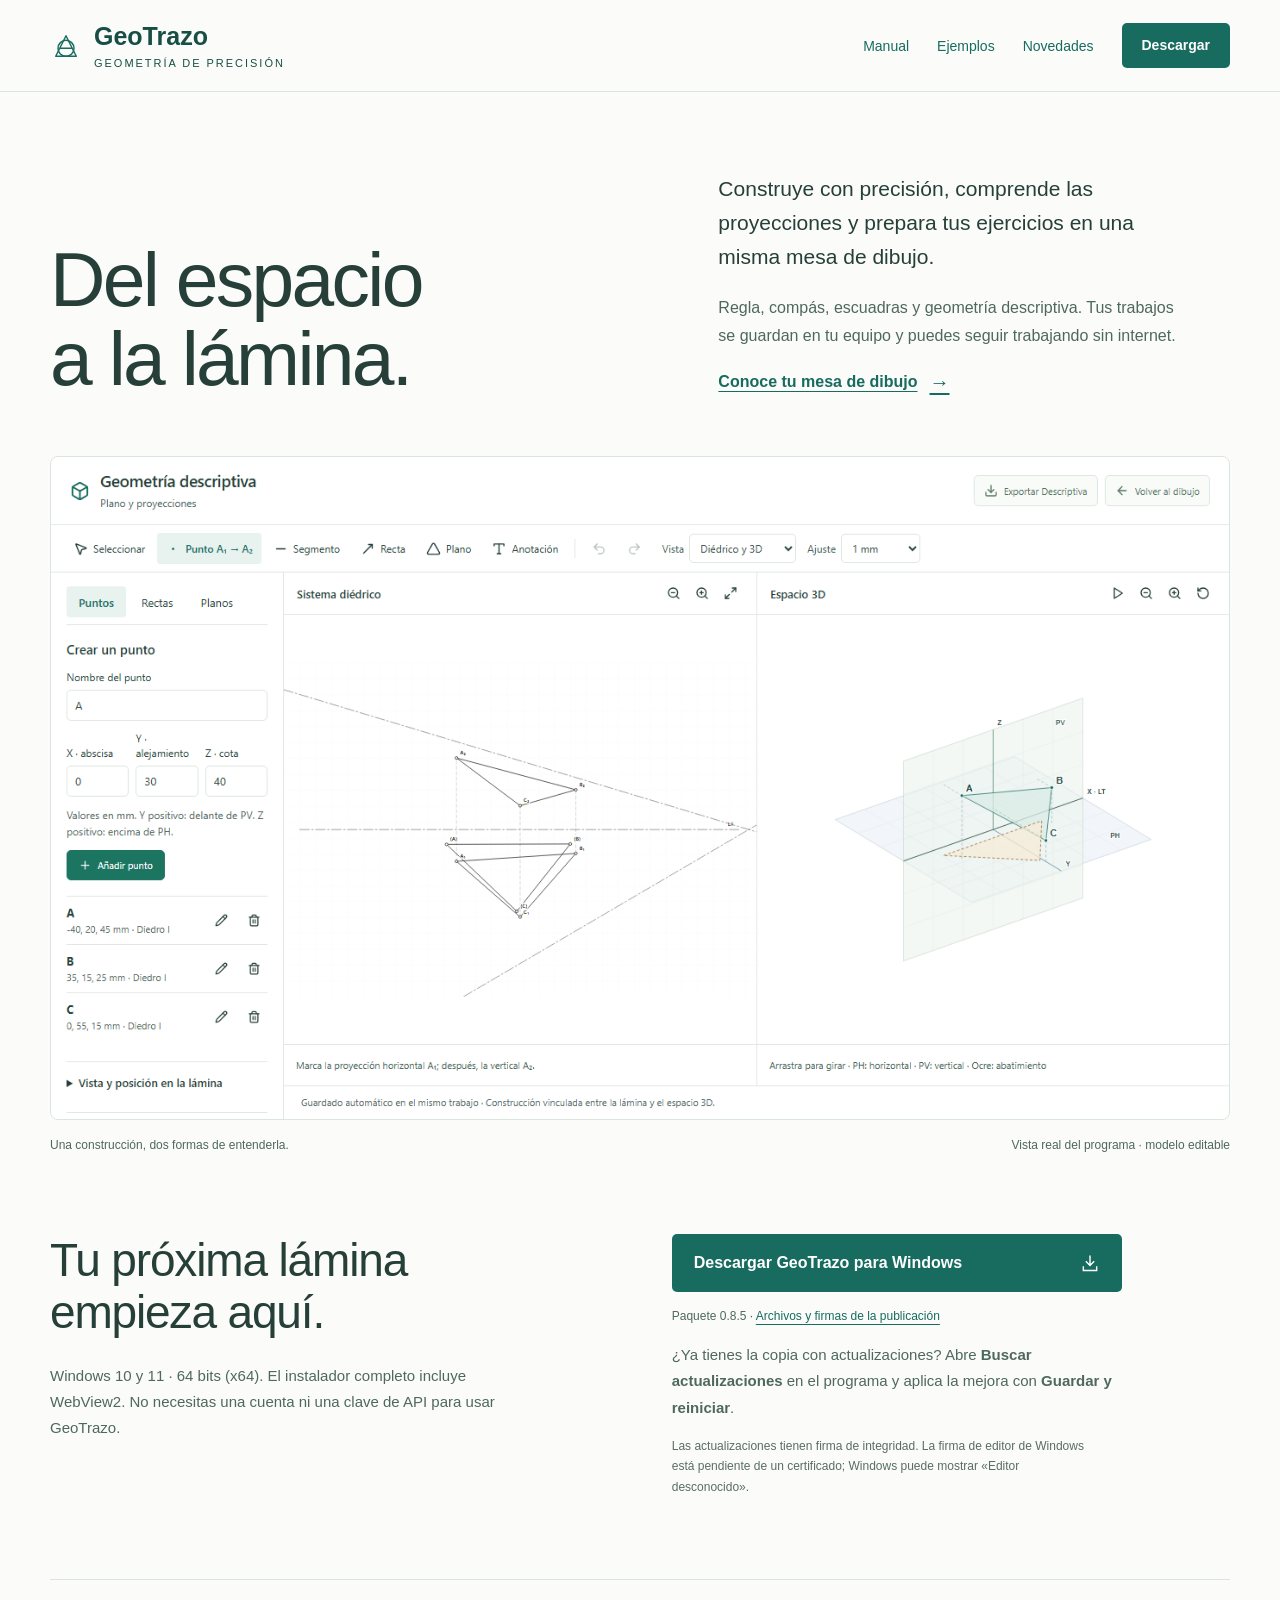
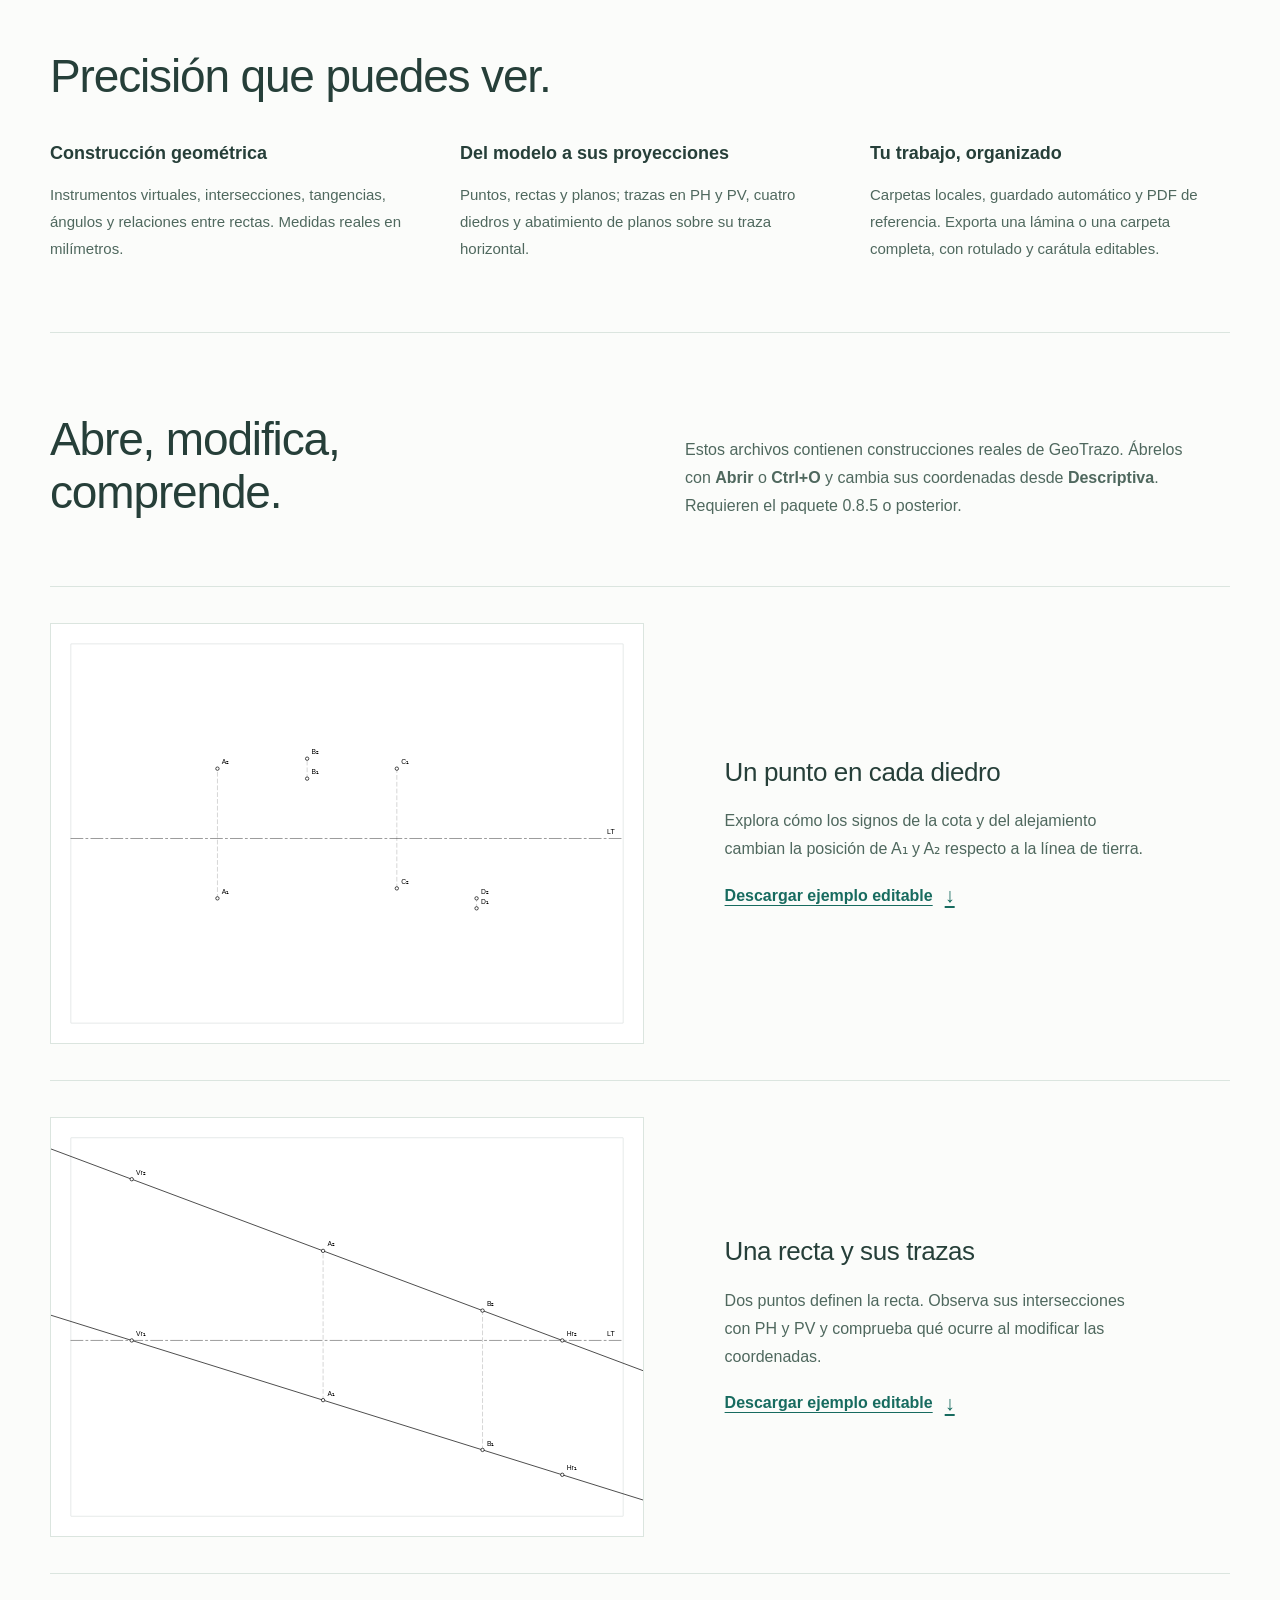
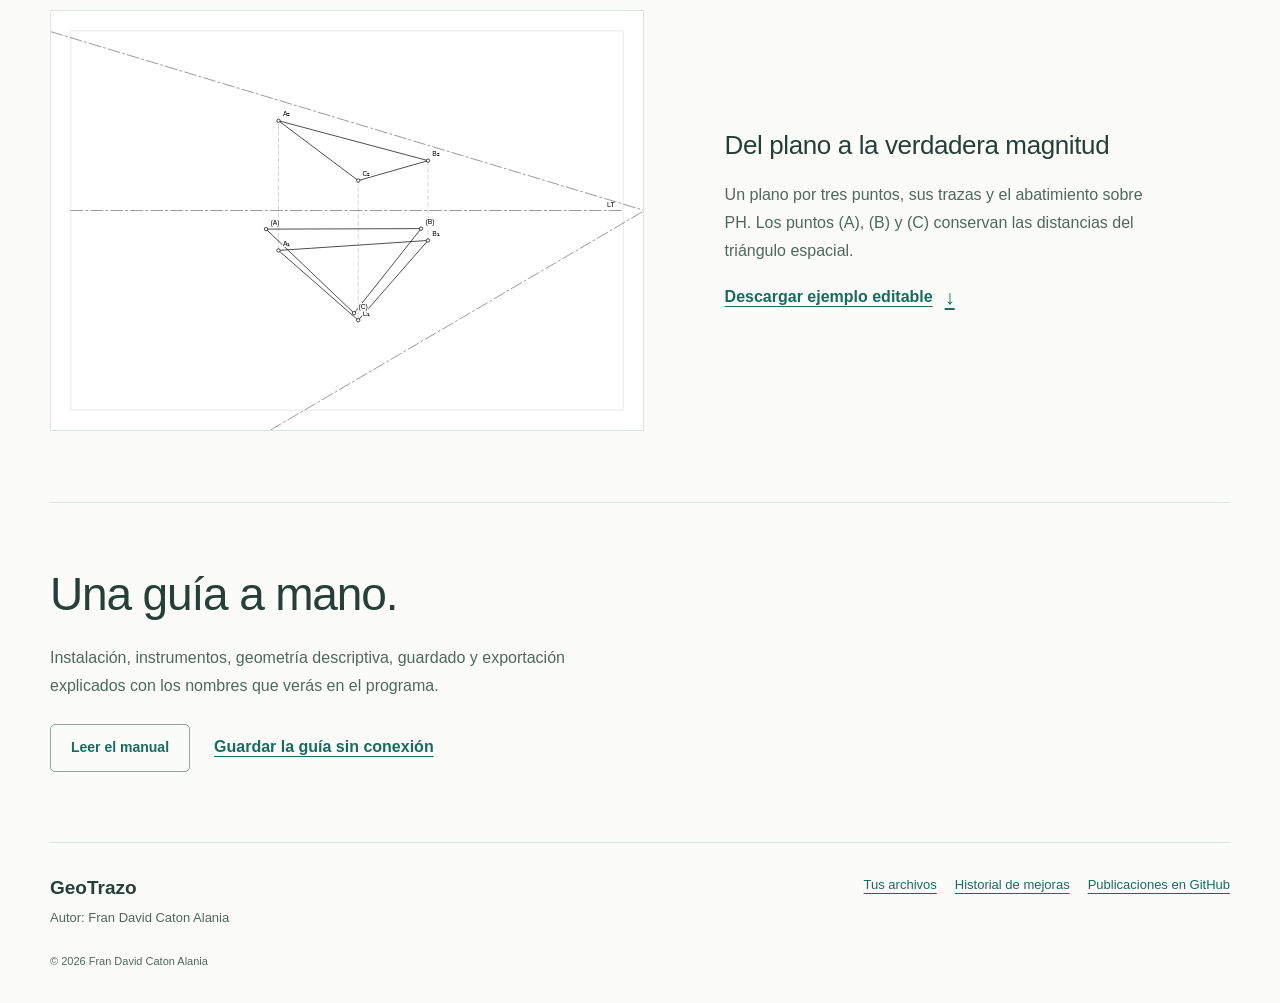
==== commit fe288ffc: "Documentar duplicación de trabajos en GeoTrazo 0.8.5" ====
--- a/docs/index.html
+++ b/docs/index.html
@@ -70,7 +70,7 @@
           <a
             class="button primary download-button"
             data-download
-            href="https://github.com/fran56caton/geotrazo-actualizaciones/releases/download/v0.8.4/GeoTrazo-Instalar-0.8.4-Windows-x64.exe"
+            href="https://github.com/fran56caton/geotrazo-actualizaciones/releases/download/v0.8.5/GeoTrazo-Instalar-0.8.5-Windows-x64.exe"
             >Descargar GeoTrazo para Windows
             <svg
               viewBox="0 0 24 24"
@@ -82,7 +82,7 @@
               <path d="M12 3v12m-5-5 5 5 5-5M4 16v5h16v-5" /></svg
           ></a>
           <p class="download-meta">
-            Paquete <span data-version>0.8.4</span> ·
+            Paquete <span data-version>0.8.5</span> ·
             <a
               href="https://github.com/fran56caton/geotrazo-actualizaciones/releases/latest"
               >Archivos y firmas de la publicación</a
@@ -134,7 +134,7 @@
             Estos archivos contienen construcciones reales de GeoTrazo. Ábrelos
             con <strong>Abrir</strong> o <strong>Ctrl+O</strong> y cambia sus
             coordenadas desde <strong>Descriptiva</strong>. Requieren el paquete
-            0.8.4 o posterior.
+            0.8.5 o posterior.
           </p>
         </div>
         <article class="example-row">
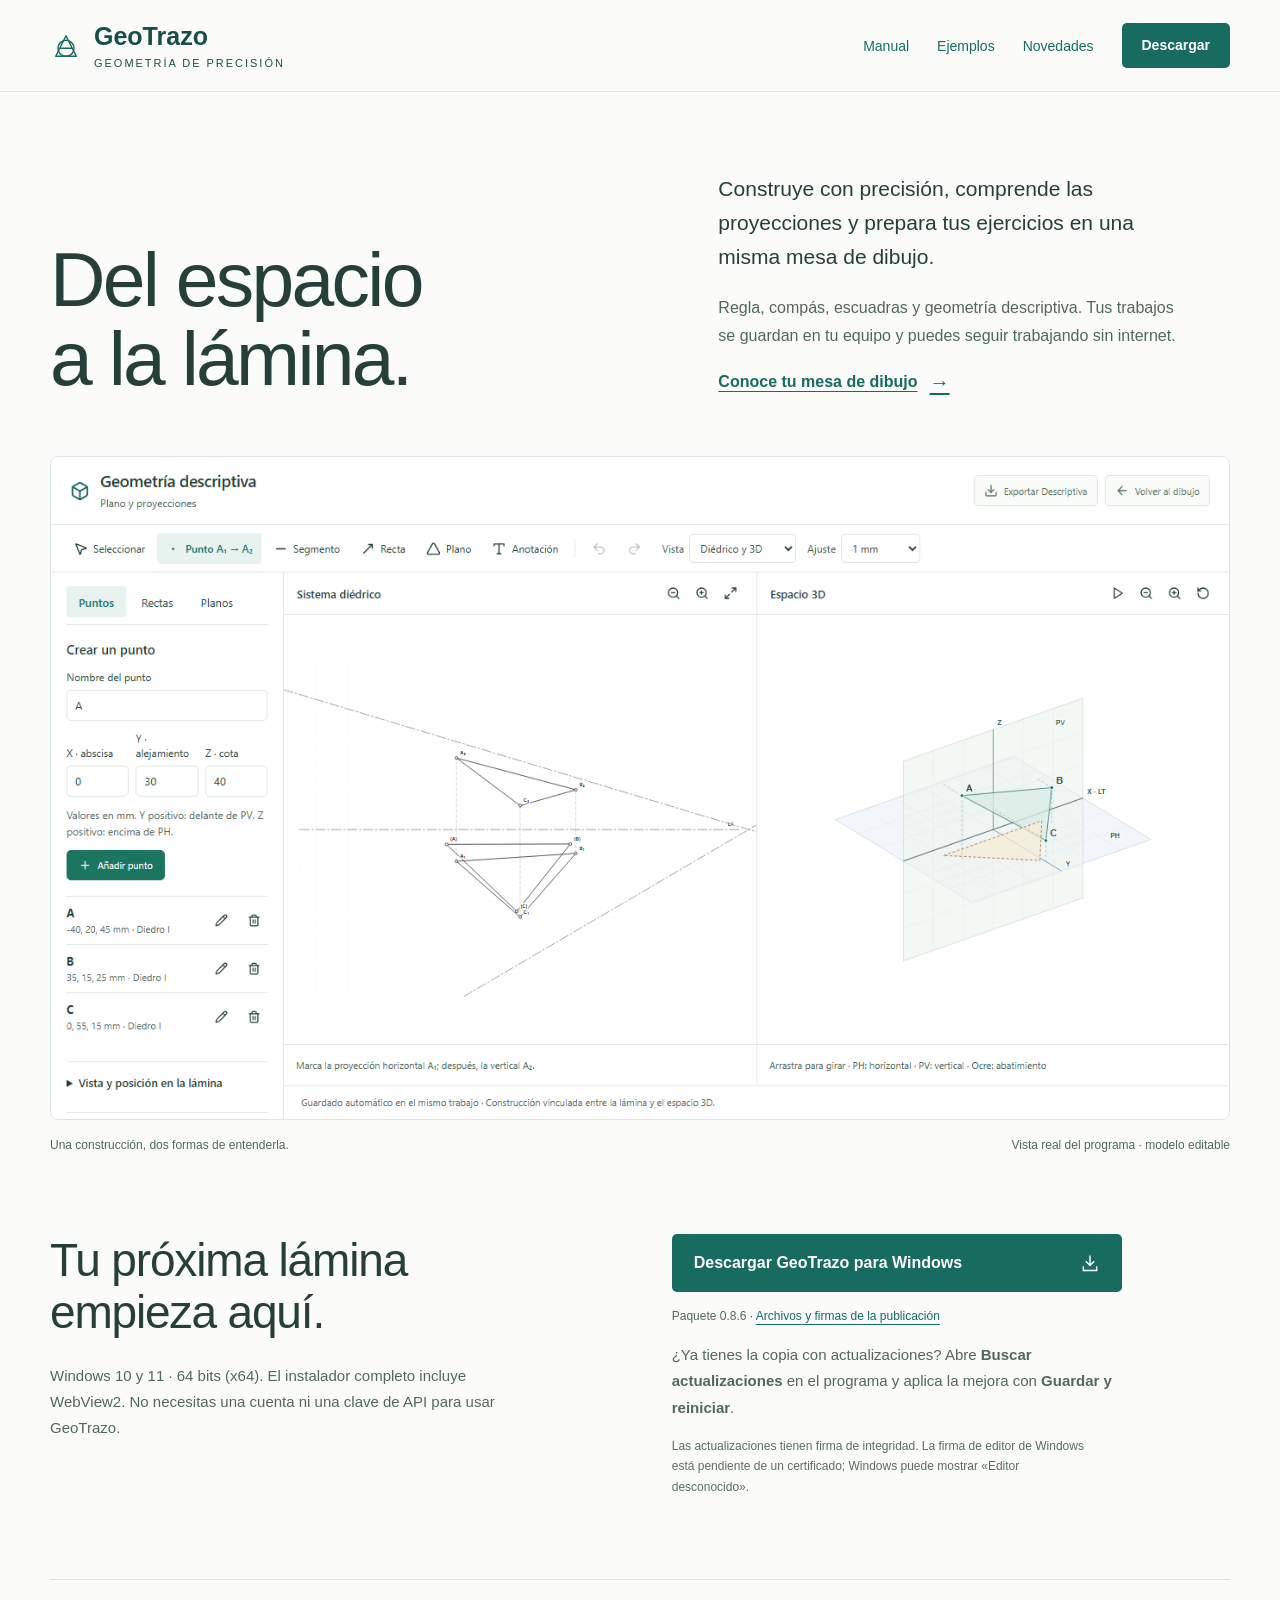
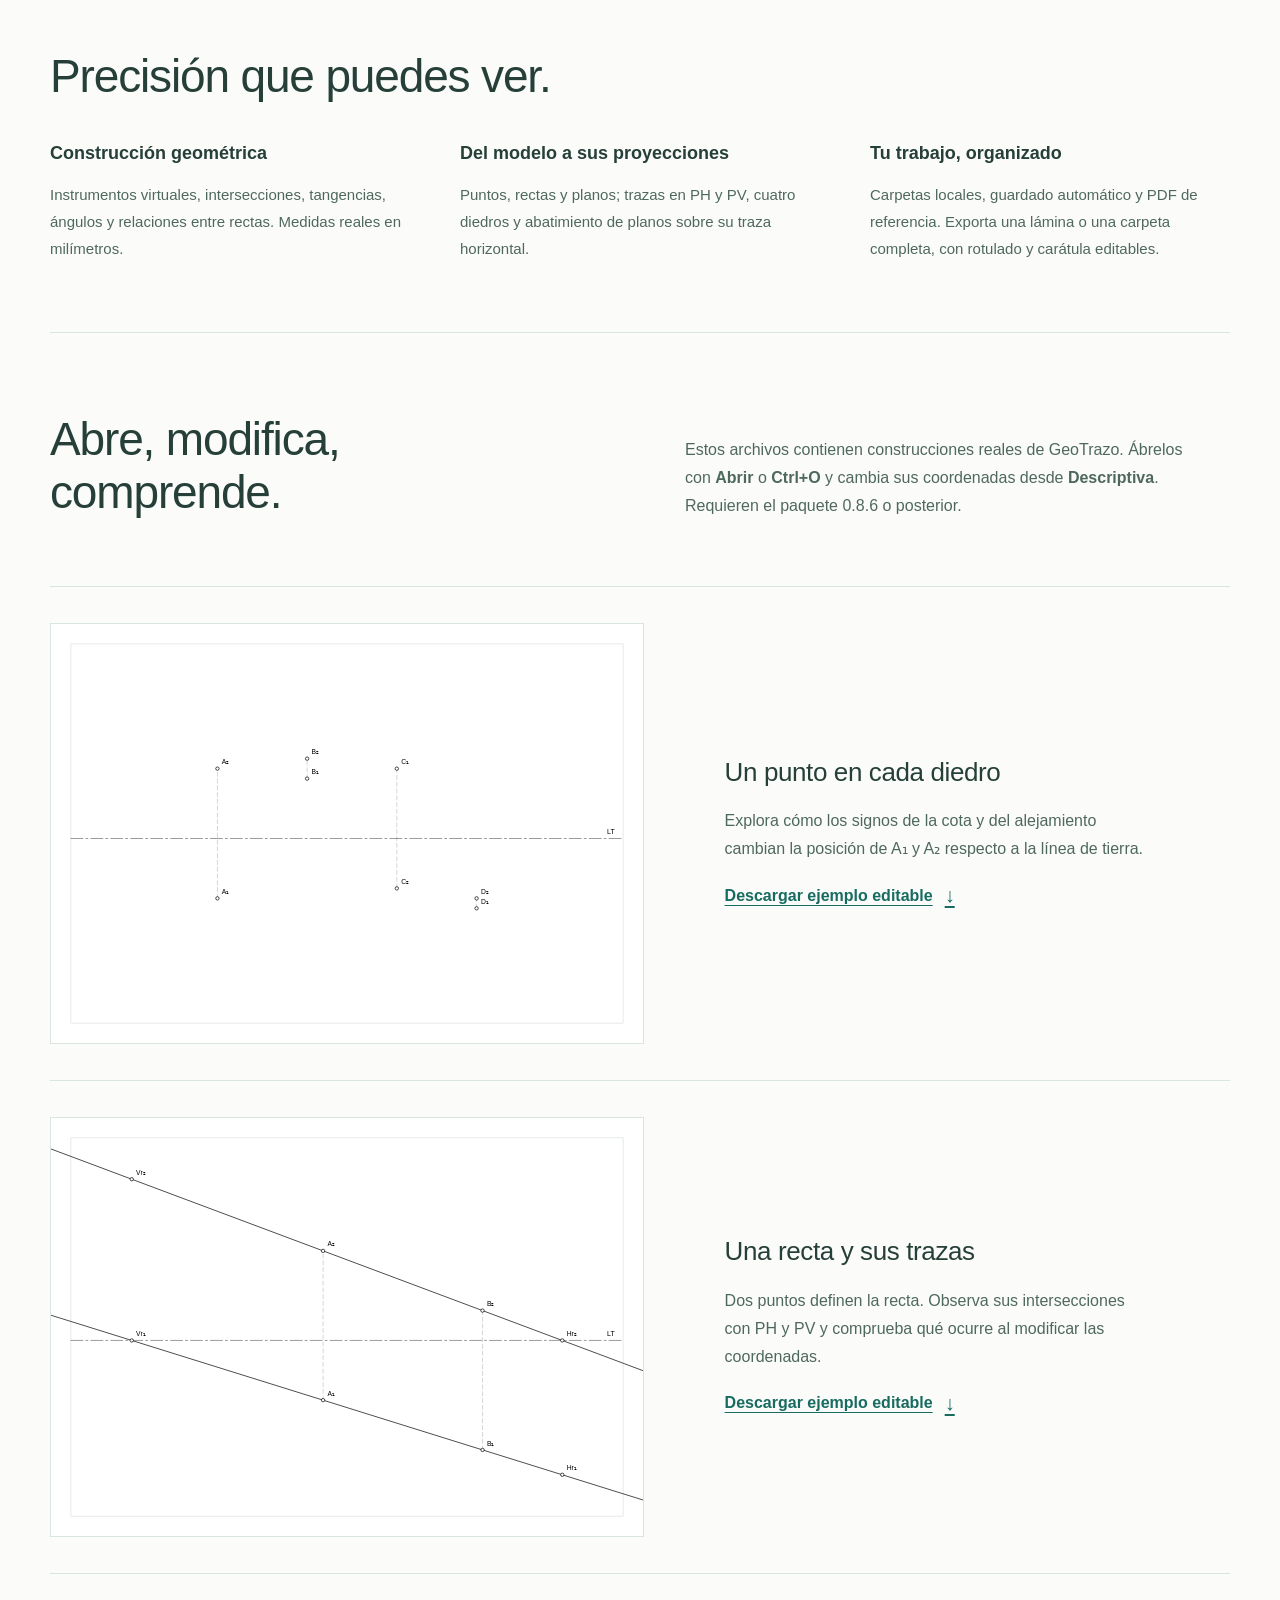
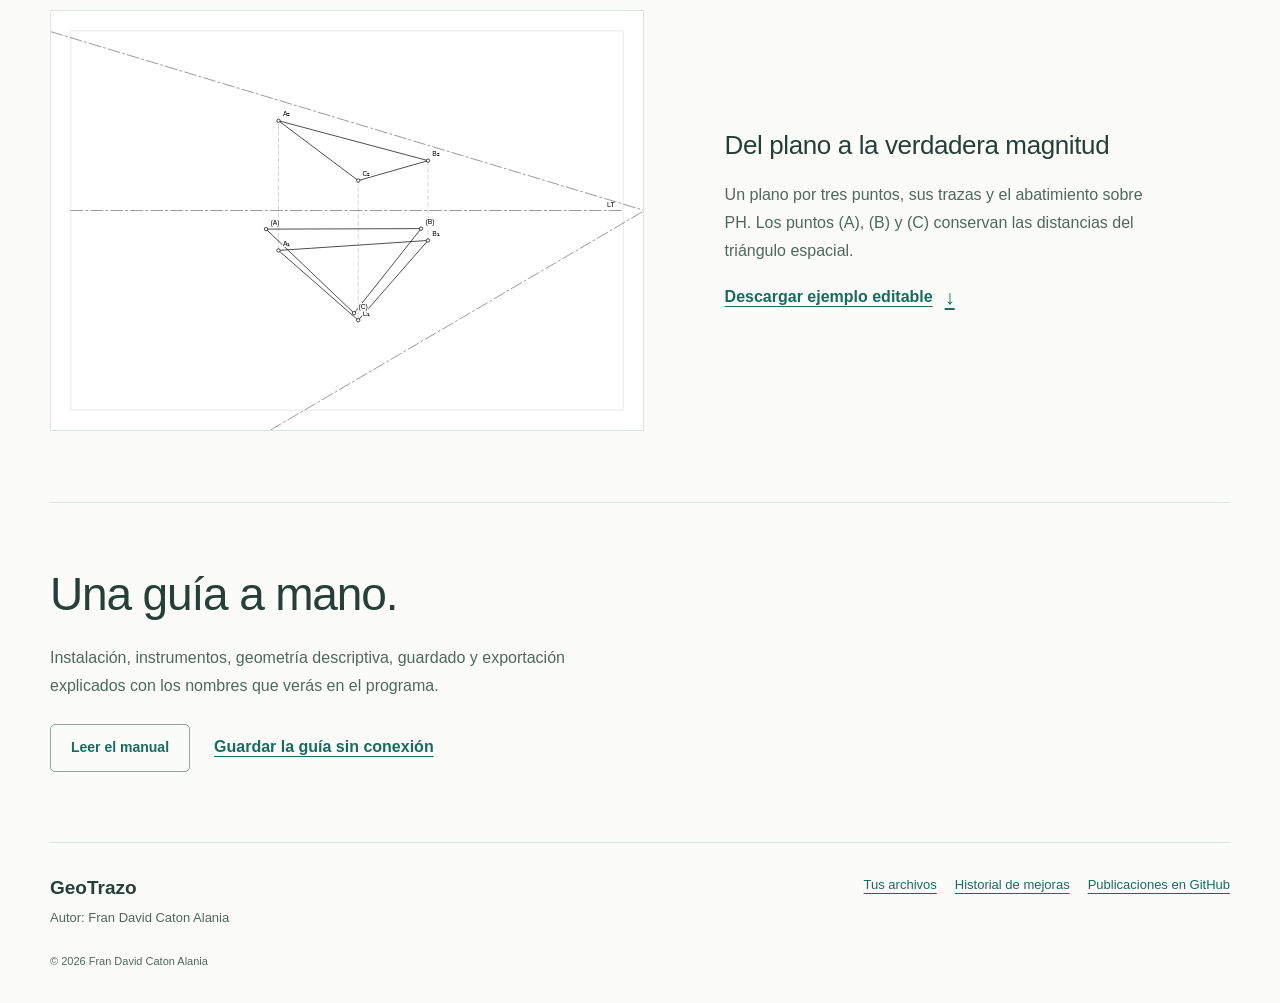
==== commit 3f18c054: "Documentar cierre de estrellas en GeoTrazo 0.8.6" ====
--- a/docs/index.html
+++ b/docs/index.html
@@ -70,7 +70,7 @@
           <a
             class="button primary download-button"
             data-download
-            href="https://github.com/fran56caton/geotrazo-actualizaciones/releases/download/v0.8.5/GeoTrazo-Instalar-0.8.5-Windows-x64.exe"
+            href="https://github.com/fran56caton/geotrazo-actualizaciones/releases/download/v0.8.6/GeoTrazo-Instalar-0.8.6-Windows-x64.exe"
             >Descargar GeoTrazo para Windows
             <svg
               viewBox="0 0 24 24"
@@ -82,7 +82,7 @@
               <path d="M12 3v12m-5-5 5 5 5-5M4 16v5h16v-5" /></svg
           ></a>
           <p class="download-meta">
-            Paquete <span data-version>0.8.5</span> ·
+            Paquete <span data-version>0.8.6</span> ·
             <a
               href="https://github.com/fran56caton/geotrazo-actualizaciones/releases/latest"
               >Archivos y firmas de la publicación</a
@@ -134,7 +134,7 @@
             Estos archivos contienen construcciones reales de GeoTrazo. Ábrelos
             con <strong>Abrir</strong> o <strong>Ctrl+O</strong> y cambia sus
             coordenadas desde <strong>Descriptiva</strong>. Requieren el paquete
-            0.8.5 o posterior.
+            0.8.6 o posterior.
           </p>
         </div>
         <article class="example-row">
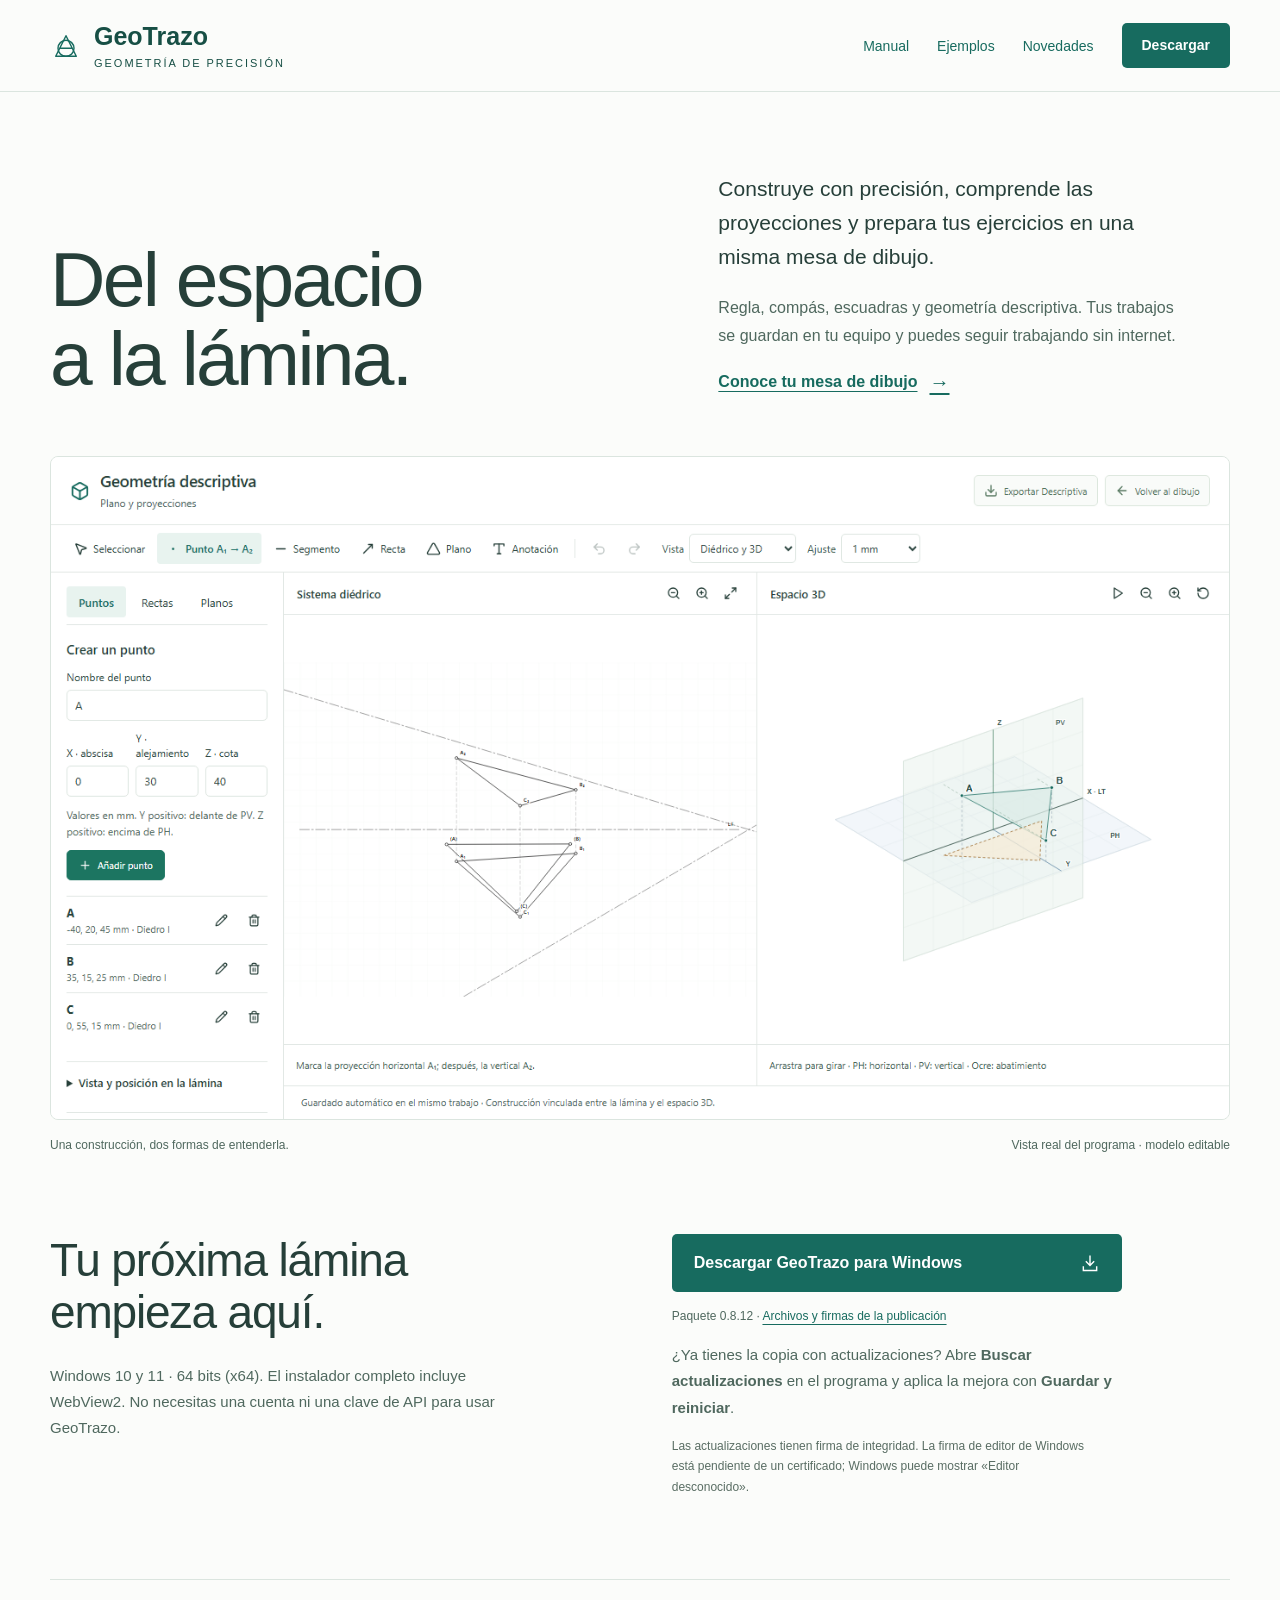
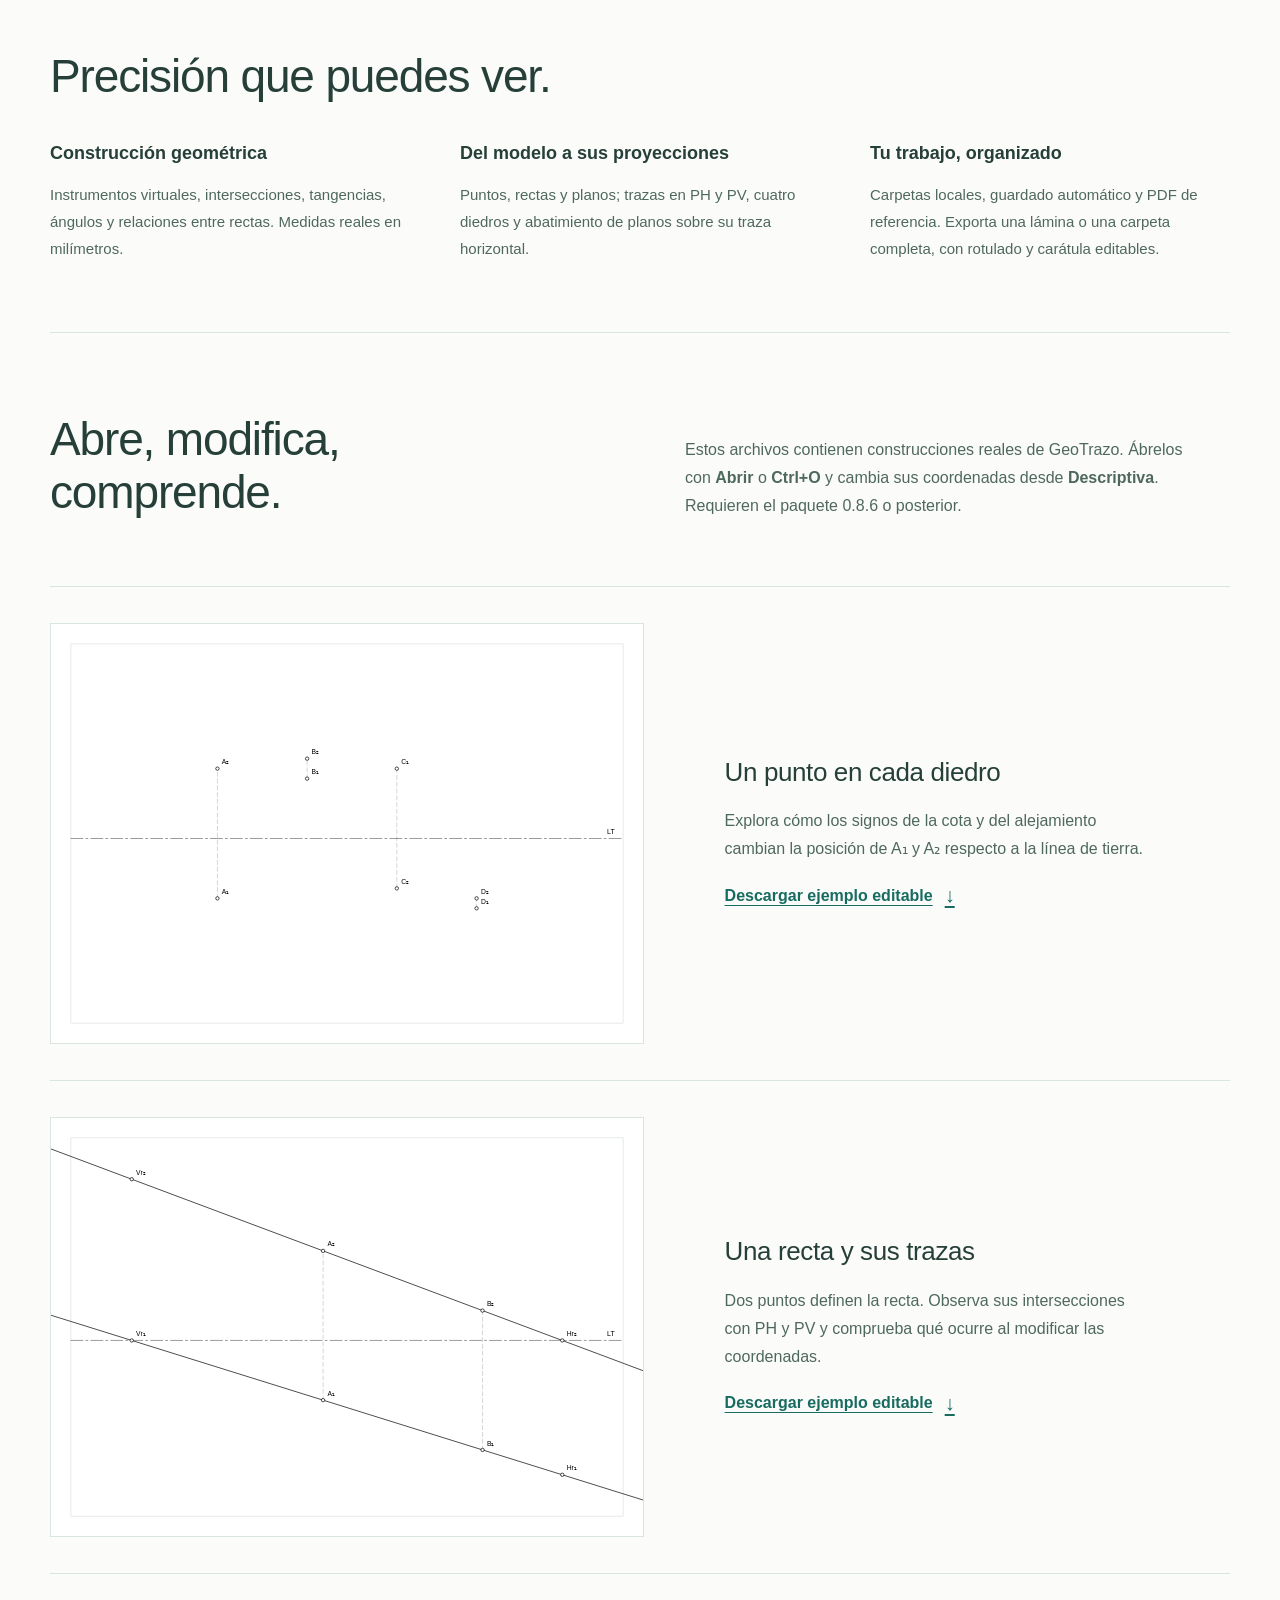
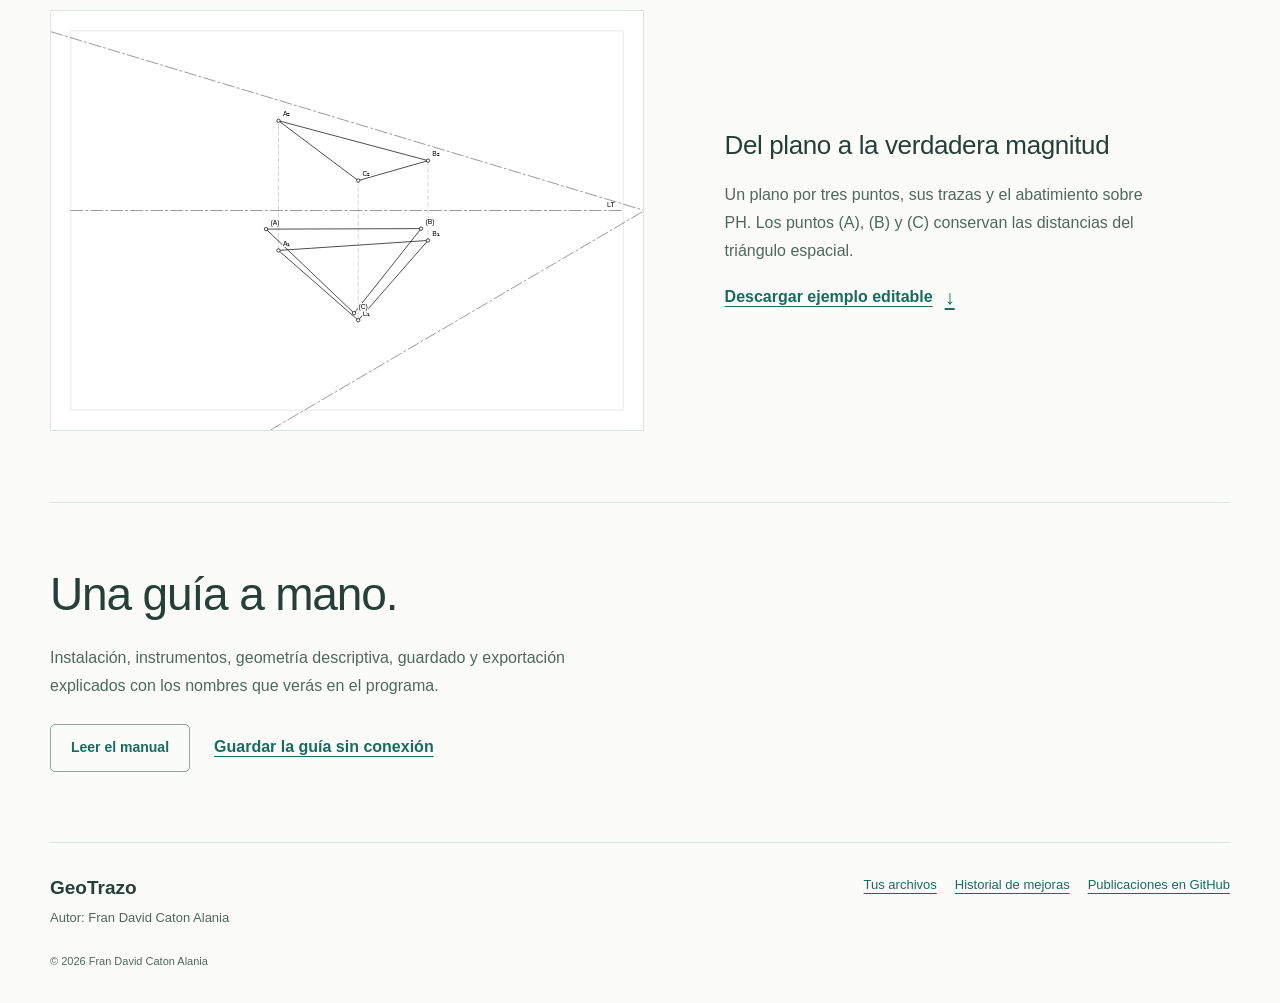
==== commit 0f76c26c: "Publicar descargas y guia de GeoTrazo 0.8.12" ====
--- a/docs/index.html
+++ b/docs/index.html
@@ -70,7 +70,7 @@
           <a
             class="button primary download-button"
             data-download
-            href="https://github.com/fran56caton/geotrazo-actualizaciones/releases/download/v0.8.6/GeoTrazo-Instalar-0.8.6-Windows-x64.exe"
+            href="https://github.com/fran56caton/geotrazo-actualizaciones/releases/download/v0.8.12/GeoTrazo-Instalar-0.8.12-Windows-x64.exe"
             >Descargar GeoTrazo para Windows
             <svg
               viewBox="0 0 24 24"
@@ -82,7 +82,7 @@
               <path d="M12 3v12m-5-5 5 5 5-5M4 16v5h16v-5" /></svg
           ></a>
           <p class="download-meta">
-            Paquete <span data-version>0.8.6</span> ·
+            Paquete <span data-version>0.8.12</span> ·
             <a
               href="https://github.com/fran56caton/geotrazo-actualizaciones/releases/latest"
               >Archivos y firmas de la publicación</a
